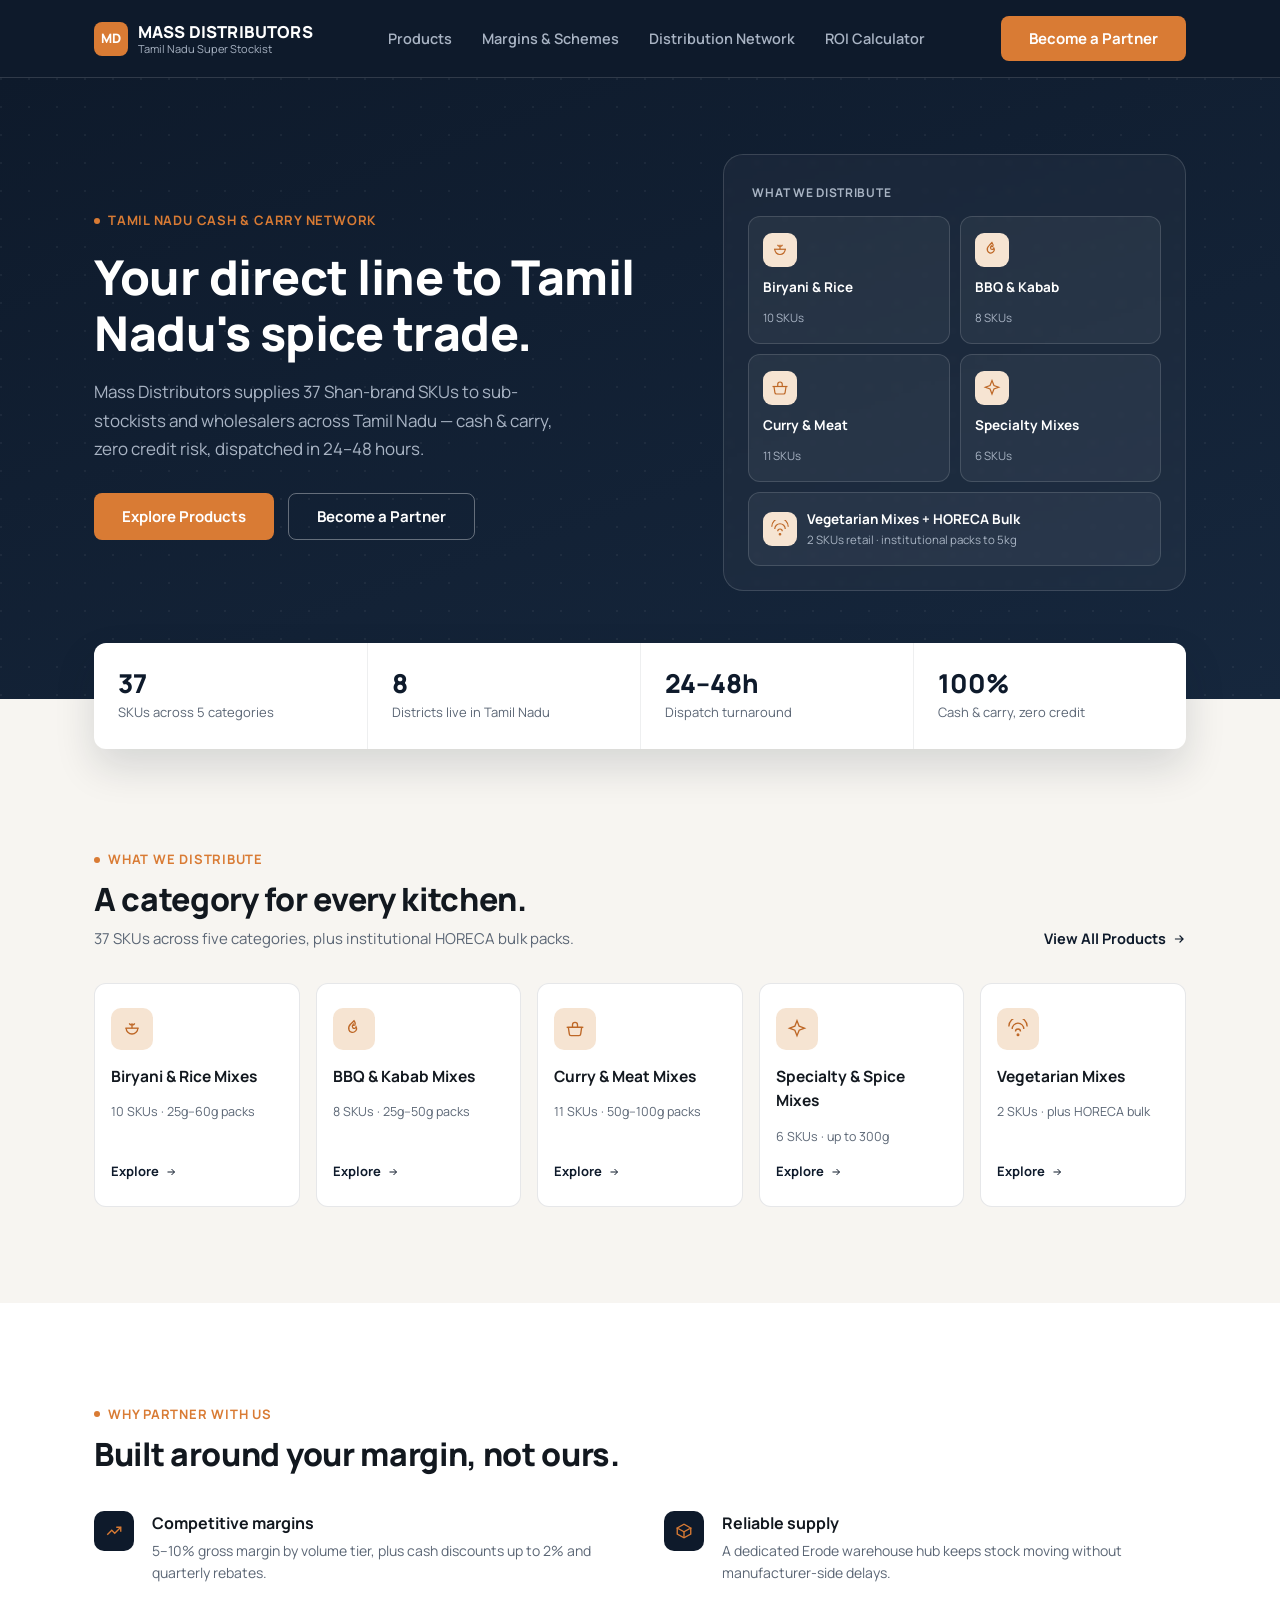
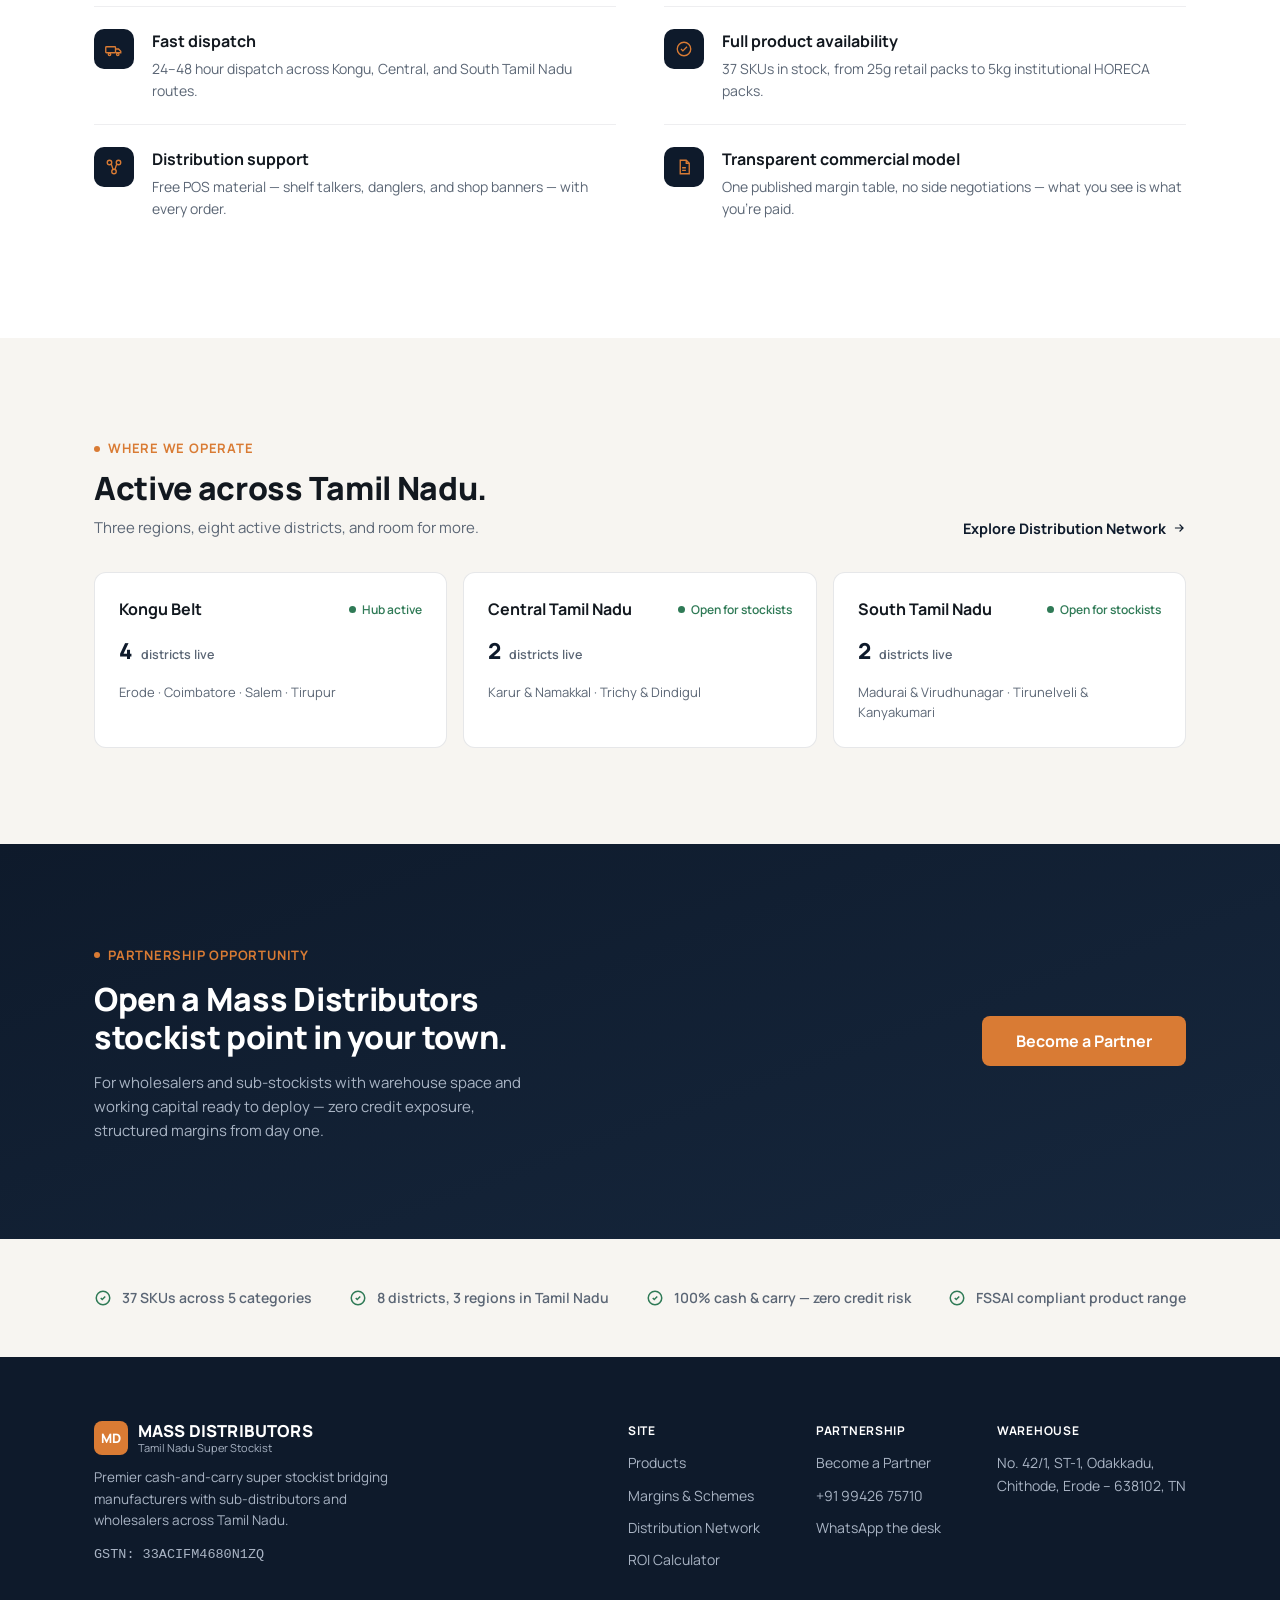
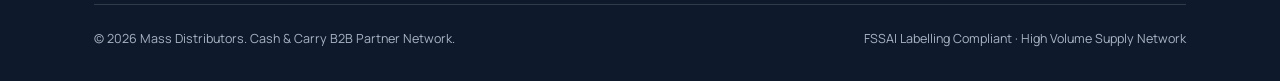
==== index.html @ 955f186b "Initial commit: Mass Distributors B2B partner recruitment site Static HTML/CSS/JS site for a Tamil N" ====
<!doctype html>
<html lang="en">
<head>
<meta charset="UTF-8">
<meta name="viewport" content="width=device-width, initial-scale=1.0">
<title>Mass Distributors | Tamil Nadu Super Stockist &amp; Cash-and-Carry Distribution</title>
<meta name="description" content="Mass Distributors connects spice manufacturers to sub-stockists across Tamil Nadu on a 100% cash-and-carry basis — zero credit risk, 5–10% gross margins, 24–48 hour dispatch.">
<link rel="icon" href="data:,">
<link rel="preconnect" href="https://fonts.googleapis.com">
<link rel="preconnect" href="https://fonts.gstatic.com" crossorigin>
<link href="https://fonts.googleapis.com/css2?family=Manrope:wght@400;500;600;700;800&display=swap" rel="stylesheet">
<link rel="stylesheet" href="css/theme.css">
</head>
<body>

<header class="nav">
  <div class="nav-inner container">
    <a href="index.html" class="brand">
      <span class="brand-mark">MD</span>
      <span class="brand-text">
        <span class="brand-name">MASS DISTRIBUTORS</span>
        <span class="brand-sub">Tamil Nadu Super Stockist</span>
      </span>
    </a>
    <nav class="nav-links" data-nav-links>
      <a href="product-catalog.html" class="nav-link">Products</a>
      <a href="margins-schemes.html" class="nav-link">Margins &amp; Schemes</a>
      <a href="district-network.html" class="nav-link">Distribution Network</a>
      <a href="roi-calculator.html" class="nav-link">ROI Calculator</a>
      <a href="apply.html" class="btn btn-amber nav-cta-mobile" style="display:none;">Become a Partner</a>
    </nav>
    <a href="apply.html" class="btn btn-amber nav-cta-desktop">Become a Partner</a>
    <button class="hamburger" data-hamburger aria-label="Toggle menu" aria-expanded="false">
      <span></span><span></span><span></span>
    </button>
  </div>
</header>

<main>

  <section class="hero">
    <div class="container hero-grid">
      <div class="hero-copy">
        <span class="eyebrow">Tamil Nadu Cash &amp; Carry Network</span>
        <h1>Your direct line to Tamil Nadu's spice trade.</h1>
        <p class="sub">Mass Distributors supplies 37 Shan-brand SKUs to sub-stockists and wholesalers across Tamil Nadu — cash &amp; carry, zero credit risk, dispatched in 24&ndash;48 hours.</p>
        <div class="hero-cta-row">
          <a href="product-catalog.html" class="btn btn-amber">Explore Products</a>
          <a href="apply.html" class="btn btn-outline-dark">Become a Partner</a>
        </div>
      </div>

      <div class="hero-visual-panel">
        <div class="hero-visual-label">What we distribute</div>
        <div class="category-tile-grid">
          <div class="category-tile">
            <div class="category-tile-icon">
              <svg width="18" height="18" viewBox="0 0 24 24" fill="none" stroke="currentColor" stroke-width="1.6"><path d="M4 11h16"/><path d="M5 11a7 7 0 0014 0"/><path d="M12 11V5"/><path d="M9 5c0 1.3 1.2 2 3 2s3-.7 3-2"/></svg>
            </div>
            <span class="category-tile-name">Biryani &amp; Rice</span>
            <span class="category-tile-meta">10 SKUs</span>
          </div>
          <div class="category-tile">
            <div class="category-tile-icon">
              <svg width="18" height="18" viewBox="0 0 24 24" fill="none" stroke="currentColor" stroke-width="1.6"><path d="M12 2c1.5 2 2 3.5 1 5-1 1.2-2 .5-2-.5-1 1-1.5 2.5-.5 4 1.3 1.3 3.5 1 4-1 1 2 .3 4.5-1.8 5.8-2.5 1.6-5.7.5-6.7-2.2-1-2.7.3-5.3 2-7C10 4 11 3 12 2z"/></svg>
            </div>
            <span class="category-tile-name">BBQ &amp; Kabab</span>
            <span class="category-tile-meta">8 SKUs</span>
          </div>
          <div class="category-tile">
            <div class="category-tile-icon">
              <svg width="18" height="18" viewBox="0 0 24 24" fill="none" stroke="currentColor" stroke-width="1.6"><path d="M4 10h16l-1.2 8.2a2 2 0 01-2 1.8H7.2a2 2 0 01-2-1.8L4 10z"/><path d="M2 10h20"/><path d="M9 10V7a3 3 0 016 0v3"/></svg>
            </div>
            <span class="category-tile-name">Curry &amp; Meat</span>
            <span class="category-tile-meta">11 SKUs</span>
          </div>
          <div class="category-tile">
            <div class="category-tile-icon">
              <svg width="18" height="18" viewBox="0 0 24 24" fill="none" stroke="currentColor" stroke-width="1.6"><path d="M12 2l2.6 6.6L21 11l-6.4 2.4L12 20l-2.6-6.6L3 11l6.4-2.4L12 2z"/></svg>
            </div>
            <span class="category-tile-name">Specialty Mixes</span>
            <span class="category-tile-meta">6 SKUs</span>
          </div>
          <div class="category-tile wide">
            <div class="flex" style="align-items:center; gap:10px;">
              <div class="category-tile-icon">
                <svg width="18" height="18" viewBox="0 0 24 24" fill="none" stroke="currentColor" stroke-width="1.6"><path d="M1 9a11 11 0 0122 0"/><path d="M5 12a7 7 0 0114 0"/><path d="M9 15a3 3 0 016 0"/><circle cx="12" cy="19" r="1"/></svg>
              </div>
              <div class="flex-col">
                <span class="category-tile-name">Vegetarian Mixes + HORECA Bulk</span>
                <span class="category-tile-meta">2 SKUs retail &middot; institutional packs to 5kg</span>
              </div>
            </div>
          </div>
        </div>
      </div>
    </div>
  </section>

  <div class="stat-bar-wrap container">
    <div class="stat-bar">
      <div class="stat-item">
        <div class="stat-value">37</div>
        <div class="stat-label">SKUs across 5 categories</div>
      </div>
      <div class="stat-item">
        <div class="stat-value">8</div>
        <div class="stat-label">Districts live in Tamil Nadu</div>
      </div>
      <div class="stat-item">
        <div class="stat-value">24&ndash;48h</div>
        <div class="stat-label">Dispatch turnaround</div>
      </div>
      <div class="stat-item">
        <div class="stat-value">100%</div>
        <div class="stat-label">Cash &amp; carry, zero credit</div>
      </div>
    </div>
  </div>

  <section class="section">
    <div class="container">
      <div class="section-header">
        <div>
          <span class="eyebrow">What We Distribute</span>
          <h2>A category for every kitchen.</h2>
          <p class="sub">37 SKUs across five categories, plus institutional HORECA bulk packs.</p>
        </div>
        <a href="product-catalog.html" class="link-arrow">
          View All Products
          <svg width="14" height="14" viewBox="0 0 24 24" fill="none" stroke="currentColor" stroke-width="2"><path d="M5 12h14M13 6l6 6-6 6"/></svg>
        </a>
      </div>

      <div class="category-grid">
        <div class="category-card">
          <div class="category-card-icon">
            <svg width="20" height="20" viewBox="0 0 24 24" fill="none" stroke="currentColor" stroke-width="1.6"><path d="M4 11h16"/><path d="M5 11a7 7 0 0014 0"/><path d="M12 11V5"/><path d="M9 5c0 1.3 1.2 2 3 2s3-.7 3-2"/></svg>
          </div>
          <span class="category-card-name">Biryani &amp; Rice Mixes</span>
          <span class="category-card-meta">10 SKUs &middot; 25g&ndash;60g packs</span>
          <a href="product-catalog.html" class="link-arrow">Explore <svg width="12" height="12" viewBox="0 0 24 24" fill="none" stroke="currentColor" stroke-width="2"><path d="M5 12h14M13 6l6 6-6 6"/></svg></a>
        </div>
        <div class="category-card">
          <div class="category-card-icon">
            <svg width="20" height="20" viewBox="0 0 24 24" fill="none" stroke="currentColor" stroke-width="1.6"><path d="M12 2c1.5 2 2 3.5 1 5-1 1.2-2 .5-2-.5-1 1-1.5 2.5-.5 4 1.3 1.3 3.5 1 4-1 1 2 .3 4.5-1.8 5.8-2.5 1.6-5.7.5-6.7-2.2-1-2.7.3-5.3 2-7C10 4 11 3 12 2z"/></svg>
          </div>
          <span class="category-card-name">BBQ &amp; Kabab Mixes</span>
          <span class="category-card-meta">8 SKUs &middot; 25g&ndash;50g packs</span>
          <a href="product-catalog.html" class="link-arrow">Explore <svg width="12" height="12" viewBox="0 0 24 24" fill="none" stroke="currentColor" stroke-width="2"><path d="M5 12h14M13 6l6 6-6 6"/></svg></a>
        </div>
        <div class="category-card">
          <div class="category-card-icon">
            <svg width="20" height="20" viewBox="0 0 24 24" fill="none" stroke="currentColor" stroke-width="1.6"><path d="M4 10h16l-1.2 8.2a2 2 0 01-2 1.8H7.2a2 2 0 01-2-1.8L4 10z"/><path d="M2 10h20"/><path d="M9 10V7a3 3 0 016 0v3"/></svg>
          </div>
          <span class="category-card-name">Curry &amp; Meat Mixes</span>
          <span class="category-card-meta">11 SKUs &middot; 50g&ndash;100g packs</span>
          <a href="product-catalog.html" class="link-arrow">Explore <svg width="12" height="12" viewBox="0 0 24 24" fill="none" stroke="currentColor" stroke-width="2"><path d="M5 12h14M13 6l6 6-6 6"/></svg></a>
        </div>
        <div class="category-card">
          <div class="category-card-icon">
            <svg width="20" height="20" viewBox="0 0 24 24" fill="none" stroke="currentColor" stroke-width="1.6"><path d="M12 2l2.6 6.6L21 11l-6.4 2.4L12 20l-2.6-6.6L3 11l6.4-2.4L12 2z"/></svg>
          </div>
          <span class="category-card-name">Specialty &amp; Spice Mixes</span>
          <span class="category-card-meta">6 SKUs &middot; up to 300g</span>
          <a href="product-catalog.html" class="link-arrow">Explore <svg width="12" height="12" viewBox="0 0 24 24" fill="none" stroke="currentColor" stroke-width="2"><path d="M5 12h14M13 6l6 6-6 6"/></svg></a>
        </div>
        <div class="category-card">
          <div class="category-card-icon">
            <svg width="20" height="20" viewBox="0 0 24 24" fill="none" stroke="currentColor" stroke-width="1.6"><path d="M1 9a11 11 0 0122 0"/><path d="M5 12a7 7 0 0114 0"/><path d="M9 15a3 3 0 016 0"/><circle cx="12" cy="19" r="1"/></svg>
          </div>
          <span class="category-card-name">Vegetarian Mixes</span>
          <span class="category-card-meta">2 SKUs &middot; plus HORECA bulk</span>
          <a href="product-catalog.html" class="link-arrow">Explore <svg width="12" height="12" viewBox="0 0 24 24" fill="none" stroke="currentColor" stroke-width="2"><path d="M5 12h14M13 6l6 6-6 6"/></svg></a>
        </div>
      </div>
    </div>
  </section>

  <section class="section section-surface">
    <div class="container">
      <div class="section-header" style="margin-bottom: var(--space-2);">
        <div>
          <span class="eyebrow">Why Partner With Us</span>
          <h2>Built around your margin, not ours.</h2>
        </div>
      </div>

      <div class="benefit-list">
        <div class="benefit-row">
          <div class="benefit-icon">
            <svg width="18" height="18" viewBox="0 0 24 24" fill="none" stroke="currentColor" stroke-width="1.8"><path d="M3 17l6-6 4 4 8-8"/><path d="M15 7h6v6"/></svg>
          </div>
          <div>
            <div class="benefit-title">Competitive margins</div>
            <div class="benefit-desc">5&ndash;10% gross margin by volume tier, plus cash discounts up to 2% and quarterly rebates.</div>
          </div>
        </div>
        <div class="benefit-row">
          <div class="benefit-icon">
            <svg width="18" height="18" viewBox="0 0 24 24" fill="none" stroke="currentColor" stroke-width="1.8"><path d="M21 8l-9-5-9 5 9 5 9-5z"/><path d="M3 8v8l9 5 9-5V8"/><path d="M12 13v8"/></svg>
          </div>
          <div>
            <div class="benefit-title">Reliable supply</div>
            <div class="benefit-desc">A dedicated Erode warehouse hub keeps stock moving without manufacturer-side delays.</div>
          </div>
        </div>
        <div class="benefit-row">
          <div class="benefit-icon">
            <svg width="18" height="18" viewBox="0 0 24 24" fill="none" stroke="currentColor" stroke-width="1.8"><rect x="1" y="9" width="13" height="8" rx="1"/><path d="M14 12h4l3 3v2h-7"/><circle cx="6" cy="19" r="1.6"/><circle cx="17" cy="19" r="1.6"/></svg>
          </div>
          <div>
            <div class="benefit-title">Fast dispatch</div>
            <div class="benefit-desc">24&ndash;48 hour dispatch across Kongu, Central, and South Tamil Nadu routes.</div>
          </div>
        </div>
        <div class="benefit-row">
          <div class="benefit-icon">
            <svg width="18" height="18" viewBox="0 0 24 24" fill="none" stroke="currentColor" stroke-width="1.8"><circle cx="12" cy="12" r="9"/><path d="M8 12l2.5 2.5L16 9"/></svg>
          </div>
          <div>
            <div class="benefit-title">Full product availability</div>
            <div class="benefit-desc">37 SKUs in stock, from 25g retail packs to 5kg institutional HORECA packs.</div>
          </div>
        </div>
        <div class="benefit-row">
          <div class="benefit-icon">
            <svg width="18" height="18" viewBox="0 0 24 24" fill="none" stroke="currentColor" stroke-width="1.8"><circle cx="6" cy="6" r="3"/><circle cx="18" cy="6" r="3"/><circle cx="12" cy="18" r="3"/><path d="M8.2 7.5L11 16M15.8 7.5L13 16"/></svg>
          </div>
          <div>
            <div class="benefit-title">Distribution support</div>
            <div class="benefit-desc">Free POS material &mdash; shelf talkers, danglers, and shop banners &mdash; with every order.</div>
          </div>
        </div>
        <div class="benefit-row">
          <div class="benefit-icon">
            <svg width="18" height="18" viewBox="0 0 24 24" fill="none" stroke="currentColor" stroke-width="1.8"><path d="M7 3h8l4 4v14H7z"/><path d="M15 3v4h4"/><path d="M9.5 13h5M9.5 16.5h5"/></svg>
          </div>
          <div>
            <div class="benefit-title">Transparent commercial model</div>
            <div class="benefit-desc">One published margin table, no side negotiations &mdash; what you see is what you're paid.</div>
          </div>
        </div>
      </div>
    </div>
  </section>

  <section class="section">
    <div class="container">
      <div class="section-header">
        <div>
          <span class="eyebrow">Where We Operate</span>
          <h2>Active across Tamil Nadu.</h2>
          <p class="sub">Three regions, eight active districts, and room for more.</p>
        </div>
        <a href="district-network.html" class="link-arrow">
          Explore Distribution Network
          <svg width="14" height="14" viewBox="0 0 24 24" fill="none" stroke="currentColor" stroke-width="2"><path d="M5 12h14M13 6l6 6-6 6"/></svg>
        </a>
      </div>

      <div class="region-row">
        <div class="region-card">
          <div class="region-card-head">
            <span class="region-name">Kongu Belt</span>
            <span class="status-dot">Hub active</span>
          </div>
          <div class="region-count">4 <span>districts live</span></div>
          <p class="region-towns">Erode &middot; Coimbatore &middot; Salem &middot; Tirupur</p>
        </div>
        <div class="region-card">
          <div class="region-card-head">
            <span class="region-name">Central Tamil Nadu</span>
            <span class="status-dot">Open for stockists</span>
          </div>
          <div class="region-count">2 <span>districts live</span></div>
          <p class="region-towns">Karur &amp; Namakkal &middot; Trichy &amp; Dindigul</p>
        </div>
        <div class="region-card">
          <div class="region-card-head">
            <span class="region-name">South Tamil Nadu</span>
            <span class="status-dot">Open for stockists</span>
          </div>
          <div class="region-count">2 <span>districts live</span></div>
          <p class="region-towns">Madurai &amp; Virudhunagar &middot; Tirunelveli &amp; Kanyakumari</p>
        </div>
      </div>
    </div>
  </section>

  <section class="cta-band">
    <div class="container cta-band-inner">
      <div>
        <span class="eyebrow">Partnership Opportunity</span>
        <h2>Open a Mass Distributors stockist point in your town.</h2>
        <p>For wholesalers and sub-stockists with warehouse space and working capital ready to deploy &mdash; zero credit exposure, structured margins from day one.</p>
      </div>
      <a href="apply.html" class="btn btn-amber" style="padding: 17px 34px; font-size: 16px;">Become a Partner</a>
    </div>
  </section>

  <section class="section-tight">
    <div class="container trust-strip">
      <div class="trust-item">
        <svg width="18" height="18" viewBox="0 0 24 24" fill="none" stroke="currentColor" stroke-width="2"><path d="M9 12l2 2 4-4"/><circle cx="12" cy="12" r="9"/></svg>
        37 SKUs across 5 categories
      </div>
      <div class="trust-item">
        <svg width="18" height="18" viewBox="0 0 24 24" fill="none" stroke="currentColor" stroke-width="2"><path d="M9 12l2 2 4-4"/><circle cx="12" cy="12" r="9"/></svg>
        8 districts, 3 regions in Tamil Nadu
      </div>
      <div class="trust-item">
        <svg width="18" height="18" viewBox="0 0 24 24" fill="none" stroke="currentColor" stroke-width="2"><path d="M9 12l2 2 4-4"/><circle cx="12" cy="12" r="9"/></svg>
        100% cash &amp; carry &mdash; zero credit risk
      </div>
      <div class="trust-item">
        <svg width="18" height="18" viewBox="0 0 24 24" fill="none" stroke="currentColor" stroke-width="2"><path d="M9 12l2 2 4-4"/><circle cx="12" cy="12" r="9"/></svg>
        FSSAI compliant product range
      </div>
    </div>
  </section>

</main>

<footer class="footer">
  <div class="container">
    <div class="footer-top">
      <div class="footer-brand-block">
        <a href="index.html" class="brand">
          <span class="brand-mark">MD</span>
          <span class="brand-text">
            <span class="brand-name">MASS DISTRIBUTORS</span>
            <span class="brand-sub">Tamil Nadu Super Stockist</span>
          </span>
        </a>
        <p>Premier cash-and-carry super stockist bridging manufacturers with sub-distributors and wholesalers across Tamil Nadu.</p>
        <p class="footer-mono">GSTN: 33ACIFM4680N1ZQ</p>
      </div>
      <div class="footer-cols">
        <div class="footer-col">
          <span class="heading">Site</span>
          <a href="product-catalog.html">Products</a>
          <a href="margins-schemes.html">Margins &amp; Schemes</a>
          <a href="district-network.html">Distribution Network</a>
          <a href="roi-calculator.html">ROI Calculator</a>
        </div>
        <div class="footer-col">
          <span class="heading">Partnership</span>
          <a href="apply.html">Become a Partner</a>
          <a href="tel:+919942675710">+91 99426 75710</a>
          <a href="https://wa.me/919942675710">WhatsApp the desk</a>
        </div>
        <div class="footer-col">
          <span class="heading">Warehouse</span>
          <span style="font-size: 14px; line-height: 1.6;">No. 42/1, ST-1, Odakkadu,<br>Chithode, Erode &ndash; 638102, TN</span>
        </div>
      </div>
    </div>
    <div class="footer-bottom">
      <span>&copy; 2026 Mass Distributors. Cash &amp; Carry B2B Partner Network.</span>
      <span>FSSAI Labelling Compliant &middot; High Volume Supply Network</span>
    </div>
  </div>
</footer>

<div class="toast" id="toast"></div>
<script src="js/main.js?v=2"></script>
</body>
</html>
---- css/theme.css ----
/* ==========================================================================
   Mass Distributors — Theme v2 (premium B2B direction)
   New foundation, built to be reused across Home, Products, Distribution,
   and Partnership as each page is redesigned. Self-contained — does not
   depend on css/styles.css.
   ========================================================================== */

:root {
  /* Color tokens */
  --navy-900: #0E1A2B;
  --navy-800: #16273D;
  --navy-700: #21395A;
  --ink: #12181F;
  --slate: #5B6675;
  --slate-soft: #8B93A0;
  --slate-on-dark: #A9B4C4;

  --bg: #F7F5F1;
  --surface: #FFFFFF;
  --border: rgba(14, 26, 43, 0.1);
  --border-soft: rgba(14, 26, 43, 0.07);
  --border-on-dark: rgba(255, 255, 255, 0.14);

  --amber: #D97B34;
  --amber-hover: #BE6726;
  --amber-soft: #F6E4D2;

  --green: #2F7A56;
  --green-soft: #E1EFE7;
  --green-on-dark: #6FCDA0;

  --font: 'Manrope', system-ui, -apple-system, 'Segoe UI', sans-serif;

  --radius-sm: 8px;
  --radius: 12px;
  --radius-lg: 20px;

  --space-1: 8px;
  --space-2: 16px;
  --space-3: 24px;
  --space-4: 32px;
  --space-5: 48px;
  --space-6: 64px;
  --space-7: 96px;
}

* { box-sizing: border-box; }
html { scroll-behavior: smooth; }

body {
  margin: 0;
  background: var(--bg);
  color: var(--ink);
  font-family: var(--font);
  font-size: 16px;
  line-height: 1.6;
  -webkit-font-smoothing: antialiased;
}

img { max-width: 100%; display: block; }
a { color: inherit; text-decoration: none; }
p { margin: 0; }
ul { margin: 0; padding: 0; list-style: none; }

h1, h2, h3 {
  font-family: var(--font);
  font-weight: 800;
  margin: 0;
  letter-spacing: -0.01em;
}

.container { max-width: 1220px; margin: 0 auto; padding: 0 var(--space-6); }

@media (max-width: 900px) {
  .container { padding: 0 var(--space-3); }
}

@media (max-width: 480px) {
  .container { padding: 0 var(--space-2); }
}

.text-slate { color: var(--slate); }
.flex { display: flex; }
.flex-col { display: flex; flex-direction: column; }

/* --------------------------------------------------------------- buttons */

.btn {
  display: inline-flex;
  align-items: center;
  justify-content: center;
  gap: 8px;
  font-family: var(--font);
  font-weight: 700;
  font-size: 15px;
  padding: 15px 28px;
  border-radius: var(--radius-sm);
  border: none;
  cursor: pointer;
  line-height: 1;
  white-space: nowrap;
}

.btn-amber { background: var(--amber); color: #FFFFFF; }
.btn-amber:hover { background: var(--amber-hover); }

.btn-outline-dark {
  background: transparent;
  color: #FFFFFF;
  border: 1.5px solid rgba(255, 255, 255, 0.35);
}
.btn-outline-dark:hover { border-color: #FFFFFF; background: rgba(255,255,255,0.06); }

.btn-outline-light {
  background: transparent;
  color: var(--ink);
  border: 1.5px solid var(--border);
}
.btn-outline-light:hover { border-color: var(--navy-900); }

.link-arrow {
  display: inline-flex;
  align-items: center;
  gap: 6px;
  font-weight: 700;
  font-size: 14.5px;
  color: var(--navy-900);
}
.link-arrow svg { transition: transform 0.15s ease; }
.link-arrow:hover svg { transform: translateX(3px); }
.link-arrow.on-dark { color: #FFFFFF; }

/* ----------------------------------------------------------------- nav */

.nav {
  background: var(--navy-900);
  position: sticky;
  top: 0;
  z-index: 60;
  border-bottom: 1px solid var(--border-on-dark);
}

.nav-inner {
  display: flex;
  align-items: center;
  justify-content: space-between;
  padding: 16px var(--space-6);
}

.brand { display: flex; align-items: center; gap: 10px; }

.brand-mark {
  width: 34px;
  height: 34px;
  border-radius: 8px;
  background: var(--amber);
  color: #fff;
  display: flex;
  align-items: center;
  justify-content: center;
  font-weight: 800;
  font-size: 13px;
  letter-spacing: 0.02em;
  flex-shrink: 0;
}

.brand-text { display: flex; flex-direction: column; line-height: 1.2; }
.brand-name { font-weight: 800; font-size: 16.5px; color: #FFFFFF; letter-spacing: 0.01em; }
.brand-sub { font-size: 11px; color: var(--slate-on-dark); }

.nav-links { display: flex; align-items: center; gap: 30px; }

.nav-link {
  font-size: 14.5px;
  font-weight: 600;
  color: var(--slate-on-dark);
  white-space: nowrap;
}
.nav-link:hover, .nav-link.is-active { color: #FFFFFF; }

.hamburger {
  display: none;
  flex-direction: column;
  gap: 5px;
  background: none;
  border: none;
  cursor: pointer;
  padding: 8px;
}
.hamburger span { width: 22px; height: 2px; background: #fff; }

@media (max-width: 1040px) {
  .nav-inner { padding: 14px var(--space-6); }
  .nav-links {
    display: none;
    position: absolute;
    top: 100%; left: 0; right: 0;
    background: var(--navy-900);
    border-bottom: 1px solid var(--border-on-dark);
    flex-direction: column;
    align-items: flex-start;
    gap: var(--space-2);
    padding: var(--space-3);
  }
  .nav-links.is-open { display: flex; }
  .hamburger { display: flex; }
  .nav-cta-desktop { display: none; }
  .nav-cta-mobile { display: inline-flex !important; width: 100%; }
}

/* Kept separate from the 1040px breakpoint above: this is purely a
   padding scale-down to stay visually aligned with .container's own
   900px step, not part of the hamburger-menu switch. */
@media (max-width: 900px) {
  .nav-inner { padding: 14px var(--space-3); }
}

/* ---------------------------------------------------------------- hero */

.hero {
  background:
    radial-gradient(circle at 1px 1px, rgba(255,255,255,0.05) 1px, transparent 0) 0 0/28px 28px,
    linear-gradient(160deg, var(--navy-900), var(--navy-800));
  padding: 76px 0 108px;
}

.hero-grid {
  display: grid;
  grid-template-columns: 1.1fr 0.9fr;
  gap: var(--space-6);
  align-items: center;
}

@media (max-width: 900px) {
  .hero { padding: var(--space-5) 0 var(--space-5); }
  .hero-grid { grid-template-columns: 1fr; gap: var(--space-4); }
}

.eyebrow {
  display: inline-flex;
  align-items: center;
  gap: 8px;
  font-size: 13px;
  font-weight: 700;
  letter-spacing: 0.06em;
  text-transform: uppercase;
  color: var(--amber);
}
.eyebrow::before { content: ''; width: 6px; height: 6px; border-radius: 50%; background: var(--amber); }

.hero h1 {
  font-size: clamp(30px, 5.4vw, 48px);
  line-height: 1.16;
  color: #FFFFFF;
  margin: 18px 0 18px;
}

.hero .sub {
  font-size: 17px;
  line-height: 1.65;
  color: var(--slate-on-dark);
  max-width: 480px;
}

.hero-cta-row { display: flex; gap: 14px; margin-top: 30px; flex-wrap: wrap; }

/* Hero visual: category showcase panel */
.hero-visual-panel {
  background: rgba(255,255,255,0.04);
  border: 1px solid var(--border-on-dark);
  border-radius: var(--radius-lg);
  padding: var(--space-3);
  backdrop-filter: blur(2px);
}

.hero-visual-label {
  font-size: 12px;
  font-weight: 700;
  letter-spacing: 0.06em;
  text-transform: uppercase;
  color: var(--slate-on-dark);
  padding: 4px 4px 14px;
}

.category-tile-grid {
  display: grid;
  grid-template-columns: repeat(2, 1fr);
  gap: 10px;
}

.category-tile {
  background: rgba(255,255,255,0.05);
  border: 1px solid var(--border-on-dark);
  border-radius: var(--radius);
  padding: 16px 14px;
  display: flex;
  flex-direction: column;
  gap: 10px;
}

.category-tile.wide { grid-column: span 2; flex-direction: row; align-items: center; justify-content: space-between; }

.category-tile-icon {
  width: 34px; height: 34px;
  border-radius: 9px;
  background: var(--amber-soft);
  color: var(--amber-hover);
  display: flex; align-items: center; justify-content: center;
}

.category-tile-name { font-size: 13.5px; font-weight: 700; color: #FFFFFF; }
.category-tile-meta { font-size: 11.5px; color: var(--slate-on-dark); }

/* ------------------------------------------------------------- stat bar */

.stat-bar-wrap { margin-top: -56px; position: relative; z-index: 10; }

.stat-bar {
  background: var(--surface);
  border-radius: var(--radius);
  box-shadow: 0 18px 40px rgba(14, 26, 43, 0.14);
  display: grid;
  grid-template-columns: repeat(4, 1fr);
}

.stat-item {
  padding: 26px var(--space-3);
  border-left: 1px solid var(--border-soft);
  text-align: left;
}
.stat-item:first-child { border-left: none; }

.stat-bar.stat-bar-flat {
  box-shadow: none;
  border: 1px solid var(--border);
  grid-template-columns: repeat(3, 1fr);
}

@media (max-width: 900px) {
  /* Higher-specificity selector (.stat-bar.stat-bar-flat, two classes) so
     this reliably beats the plain .stat-bar mobile rule below regardless
     of source order — they were previously equal-specificity single-class
     selectors, and the wrong one was winning, leaving a broken 2-column
     grid with an orphaned third item on mobile. */
  .stat-bar.stat-bar-flat { grid-template-columns: 1fr; }
  .stat-bar.stat-bar-flat .stat-item { border-left: none; border-top: 1px solid var(--border-soft); }
  .stat-bar.stat-bar-flat .stat-item:first-child { border-top: none; }
}

.stat-value { font-size: 26px; font-weight: 800; color: var(--navy-900); line-height: 1.1; }
.stat-label { font-size: 13px; color: var(--slate); margin-top: 4px; }

@media (max-width: 900px) {
  .stat-bar { grid-template-columns: repeat(2, 1fr); }
  .stat-item:nth-child(3) { border-left: none; }
  .stat-item:nth-child(2n) { border-left: 1px solid var(--border-soft); }
}

/* ------------------------------------------------------------- sections */

/* Vertical padding only — every .section/.section-tight nests a .container,
   which already owns the horizontal gutter. Padding horizontally here too
   double-padded the content (confirmed: at 1220–1348px viewports it was
   shrinking the effective content width by up to ~120px). */
.section { padding: var(--space-7) 0; }
.section-tight { padding: var(--space-5) 0; }
.section-surface { background: var(--surface); }

@media (max-width: 900px) {
  .section { padding: var(--space-5) 0; }
  .section-tight { padding: var(--space-4) 0; }
}

.section-header {
  display: flex;
  justify-content: space-between;
  align-items: flex-end;
  gap: var(--space-3);
  margin-bottom: var(--space-4);
  flex-wrap: wrap;
}

.section-header h2 { font-size: clamp(24px, 4.2vw, 32px); line-height: 1.2; margin-top: 10px; max-width: 560px; }
.section-header .sub { color: var(--slate); font-size: 15px; margin-top: 8px; max-width: 480px; }

/* ---------------------------------------------------- category cards */

.category-grid {
  display: grid;
  grid-template-columns: repeat(5, 1fr);
  gap: 16px;
}

.category-card {
  background: var(--surface);
  border: 1px solid var(--border);
  border-radius: var(--radius);
  padding: var(--space-3) var(--space-2);
  display: flex;
  flex-direction: column;
  gap: 14px;
  transition: border-color 0.15s ease, transform 0.15s ease;
}
.category-card:hover { border-color: var(--navy-900); transform: translateY(-2px); }

.category-card-icon {
  width: 42px; height: 42px;
  border-radius: 10px;
  background: var(--amber-soft);
  color: var(--amber-hover);
  display: flex; align-items: center; justify-content: center;
}

.category-card-name { font-size: 15.5px; font-weight: 700; }
.category-card-meta { font-size: 12.5px; color: var(--slate); }

.category-card .link-arrow { margin-top: auto; font-size: 13px; }

@media (max-width: 1100px) {
  .category-grid { grid-template-columns: repeat(3, 1fr); }
}
@media (max-width: 640px) {
  .category-grid { grid-template-columns: repeat(2, 1fr); }
}
@media (max-width: 420px) {
  .category-grid { grid-template-columns: 1fr; }
}

/* ------------------------------------------------------------- benefits */

.benefit-list {
  display: grid;
  grid-template-columns: repeat(2, 1fr);
  gap: 0 var(--space-5);
}

.benefit-row {
  display: flex;
  gap: 18px;
  padding: 22px 0;
  border-top: 1px solid var(--border-soft);
}
.benefit-list .benefit-row:nth-child(1),
.benefit-list .benefit-row:nth-child(2) { border-top: none; }

.benefit-icon {
  width: 40px; height: 40px;
  border-radius: 10px;
  background: var(--navy-900);
  color: var(--amber);
  display: flex; align-items: center; justify-content: center;
  flex-shrink: 0;
}

.benefit-title { font-size: 16px; font-weight: 700; margin-bottom: 4px; }
.benefit-desc { font-size: 14px; color: var(--slate); line-height: 1.55; }

@media (max-width: 800px) {
  .benefit-list { grid-template-columns: 1fr; }
  .benefit-list .benefit-row:nth-child(2) { border-top: 1px solid var(--border-soft); }
}

.benefit-list.is-single { grid-template-columns: 1fr; }
.benefit-list.is-single .benefit-row:nth-child(2) { border-top: 1px solid var(--border-soft); }

/* ------------------------------------------------------------- regions */

.region-row { display: grid; grid-template-columns: repeat(3, 1fr); gap: 16px; }

.region-card {
  background: var(--surface);
  border: 1px solid var(--border);
  border-radius: var(--radius);
  padding: var(--space-3);
  display: flex;
  flex-direction: column;
  gap: 12px;
}

.region-card-head { display: flex; justify-content: space-between; align-items: center; }
.region-name { font-size: 16px; font-weight: 700; }

.status-dot { display: inline-flex; align-items: center; gap: 6px; font-size: 12px; font-weight: 600; color: var(--green); }
.status-dot::before { content: ''; width: 7px; height: 7px; border-radius: 50%; background: var(--green); }

.region-towns { font-size: 13px; color: var(--slate); line-height: 1.6; }
.region-count { font-size: 22px; font-weight: 800; color: var(--navy-900); }
.region-count span { font-size: 12.5px; font-weight: 600; color: var(--slate); margin-left: 4px; }

@media (max-width: 900px) {
  .region-row { grid-template-columns: 1fr; }
}

/* ---------------------------------------------------------------- CTA band */

.cta-band {
  background: linear-gradient(160deg, var(--navy-900), var(--navy-800));
  padding: var(--space-7) 0;
}

@media (max-width: 900px) {
  .cta-band { padding: var(--space-5) 0; }
}

.cta-band-inner {
  display: flex;
  justify-content: space-between;
  align-items: center;
  gap: var(--space-5);
  flex-wrap: wrap;
}

.cta-band h2 { color: #FFFFFF; font-size: clamp(24px, 4.2vw, 32px); line-height: 1.2; max-width: 460px; margin: 14px 0 14px; }
.cta-band p { color: var(--slate-on-dark); font-size: 15px; max-width: 440px; line-height: 1.6; }

@media (max-width: 900px) {
  .cta-band-inner { flex-direction: column; align-items: flex-start; }
}

/* ------------------------------------------------------------- trust */

.trust-strip {
  display: flex;
  justify-content: space-between;
  gap: var(--space-3);
  flex-wrap: wrap;
}

.trust-item {
  display: flex;
  align-items: center;
  gap: 10px;
  font-size: 14px;
  font-weight: 600;
  color: var(--slate);
}

.trust-item svg { color: var(--green); flex-shrink: 0; }

@media (max-width: 900px) {
  .trust-strip { flex-direction: column; }
}

/* --------------------------------------------------------------- footer */

.footer {
  background: var(--navy-900);
  color: var(--slate-on-dark);
  padding: var(--space-6) 0 var(--space-4);
}

.footer-top {
  display: flex;
  justify-content: space-between;
  gap: var(--space-5);
  flex-wrap: wrap;
  padding-bottom: var(--space-4);
  border-bottom: 1px solid var(--border-on-dark);
}

.footer-brand-block { max-width: 320px; display: flex; flex-direction: column; gap: 12px; }
.footer-brand-block p { font-size: 13.5px; line-height: 1.6; }
.footer-mono { font-family: 'Courier New', monospace; font-size: 12.5px; }

.footer-cols { display: flex; gap: 56px; flex-wrap: wrap; }
.footer-col { display: flex; flex-direction: column; gap: 10px; }
.footer-col .heading { font-size: 12px; font-weight: 700; text-transform: uppercase; letter-spacing: 0.06em; color: #FFFFFF; margin-bottom: 2px; }
.footer-col a { font-size: 14px; }
.footer-col a:hover { color: var(--amber); }

.footer-bottom {
  display: flex;
  justify-content: space-between;
  align-items: center;
  gap: var(--space-2);
  padding-top: var(--space-3);
  font-size: 12.5px;
  flex-wrap: wrap;
}

@media (max-width: 900px) {
  .footer { padding: var(--space-4) 0; }
  .footer-top { flex-direction: column; gap: var(--space-3); }
  .footer-cols { gap: var(--space-4) var(--space-5); }
}

/* --------------------------------------------------------------- toast */

.toast {
  position: fixed; bottom: 20px; right: 20px;
  background: var(--navy-900); color: #fff;
  padding: 14px 18px; border-radius: var(--radius-sm);
  font-size: 13.5px; font-weight: 600;
  box-shadow: 0 8px 24px rgba(0,0,0,0.2);
  transform: translateY(20px); opacity: 0; pointer-events: none;
  transition: all 0.25s ease; z-index: 100;
}
.toast.is-visible { transform: translateY(0); opacity: 1; }

/* ==========================================================================
   Product Catalog — reusable components
   ========================================================================== */

:root {
  --cat-biryani-bg: #F6E4D2; --cat-biryani-fg: #B8621F;
  --cat-bbq-bg: #ECE6DB;     --cat-bbq-fg: #7A6947;
  --cat-curry-bg: #E4EAF2;   --cat-curry-fg: #2C4A73;
  --cat-specialty-bg: #F3E9C9; --cat-specialty-fg: #8A6D1F;
  --cat-veg-bg: #E1EFE7;     --cat-veg-fg: #2F7A56;
}

/* ---------------------------------------------------------- catalog header */

.catalog-header { padding-top: 56px; }
.catalog-header h1 { font-size: clamp(25px, 4.6vw, 34px); line-height: 1.2; margin: 10px 0 8px; }
.catalog-header .sub { color: var(--slate); font-size: 15px; max-width: 560px; }

.catalog-search-row {
  display: flex;
  flex-wrap: wrap;
  gap: 12px 14px;
  align-items: center;
  margin-top: var(--space-3);
}

.search-field {
  flex: 1 1 220px;
  max-width: 420px;
  position: relative;
  display: flex;
  align-items: center;
}

.search-field svg { position: absolute; left: 14px; color: var(--slate-soft); pointer-events: none; }

.search-field input {
  width: 100%;
  font-family: var(--font);
  font-size: 15px;
  padding: 12px 14px 12px 40px;
  border-radius: var(--radius-sm);
  border: 1px solid var(--border);
  background: var(--surface);
}
.search-field input:focus { outline: 2px solid var(--navy-900); outline-offset: 1px; border-color: var(--navy-900); }

.result-count { font-size: 13px; color: var(--slate); white-space: nowrap; }

/* ------------------------------------------------------------- category tabs */

.category-tabs-wrap {
  margin-top: var(--space-3);
  border-bottom: 1px solid var(--border-soft);
}

.category-tabs {
  display: flex;
  gap: 6px;
  overflow-x: auto;
  scrollbar-width: none;
  padding-bottom: 2px;
}
.category-tabs::-webkit-scrollbar { display: none; }

.cat-tab {
  flex-shrink: 0;
  font-family: var(--font);
  font-size: 14px;
  font-weight: 600;
  color: var(--slate);
  background: none;
  border: none;
  padding: 12px 16px;
  cursor: pointer;
  border-bottom: 2.5px solid transparent;
  white-space: nowrap;
}
.cat-tab:hover { color: var(--ink); }
.cat-tab.is-active { color: var(--navy-900); border-bottom-color: var(--amber); }
.cat-tab .count { color: var(--slate-soft); font-weight: 500; }

/* -------------------------------------------------------------- filter row */

.filter-toolbar {
  display: flex;
  align-items: center;
  justify-content: space-between;
  gap: var(--space-2);
  padding: 16px 0;
  flex-wrap: wrap;
}

.filter-group { display: flex; align-items: center; gap: 8px; flex-wrap: wrap; }
.filter-group-label { font-size: 12.5px; font-weight: 700; color: var(--slate); text-transform: uppercase; letter-spacing: 0.05em; margin-right: 4px; }

.chip-filter {
  font-family: var(--font);
  font-size: 13px;
  font-weight: 600;
  padding: 7px 14px;
  border-radius: 20px;
  border: 1px solid var(--border);
  background: var(--surface);
  color: var(--slate);
  cursor: pointer;
}
.chip-filter:hover { border-color: var(--navy-900); color: var(--ink); }
.chip-filter.is-active { background: var(--navy-900); border-color: var(--navy-900); color: #fff; }

.clear-filters-btn {
  font-size: 13px;
  font-weight: 700;
  color: var(--amber-hover);
  background: none;
  border: none;
  cursor: pointer;
  padding: 4px 0;
}

.mobile-filter-btn { display: none; }

@media (max-width: 760px) {
  .filter-group.desktop-only { display: none; }
  .mobile-filter-btn {
    display: inline-flex;
    align-items: center;
    gap: 8px;
    font-family: var(--font);
    font-size: 14px;
    font-weight: 700;
    padding: 10px 16px;
    border-radius: var(--radius-sm);
    border: 1px solid var(--border);
    background: var(--surface);
    cursor: pointer;
  }
  .mobile-filter-btn .badge-count {
    background: var(--amber);
    color: #fff;
    font-size: 11px;
    font-weight: 800;
    border-radius: 50%;
    width: 18px; height: 18px;
    display: inline-flex; align-items: center; justify-content: center;
  }
  .mobile-filter-btn .badge-count[hidden] { display: none; }
}

/* ------------------------------------------------------------ product grid */

.catalog-grid {
  display: grid;
  grid-template-columns: repeat(3, 1fr);
  gap: 14px;
  padding: var(--space-3) 0 var(--space-7);
}
.catalog-grid[hidden] { display: none; }

@media (max-width: 900px) { .catalog-grid { grid-template-columns: repeat(2, 1fr); } }
@media (max-width: 560px) { .catalog-grid { grid-template-columns: 1fr; gap: 10px; padding: var(--space-2) 0 var(--space-5); } }

/* --------------------------------------------------------------- product card */

/* No product photography exists (or will exist) for these SKUs. Compact
   row-cards: category dot + name on one line, pack/code on the next,
   actions in a footer below a thin rule — denser than the earlier stacked
   card, but still individually framed, unlike the plain table in List view. */

.product-card {
  background: var(--surface);
  border: 1px solid var(--border);
  border-radius: 10px;
  display: flex;
  flex-direction: column;
  transition: border-color 0.15s ease, box-shadow 0.15s ease;
}
.product-card:hover {
  border-color: rgba(14, 26, 43, 0.22);
  box-shadow: 0 6px 16px rgba(14, 26, 43, 0.06);
}

.product-card-clickable {
  position: relative;
  background: none;
  border: none;
  width: 100%;
  min-width: 0;
  text-align: left;
  cursor: pointer;
  padding: 40px 16px 10px 16px;
  display: flex;
  flex-direction: column;
  align-items: flex-start;
  gap: 4px;
}

.item-code-top {
  position: absolute;
  top: 12px;
  right: 12px;
  font-size: 10.5px;
  font-weight: 600;
  color: var(--slate);
  font-family: 'Courier New', monospace;
  background: var(--bg);
  border: 1px solid var(--border-soft);
  padding: 3px 8px;
  border-radius: 20px;
}

.name-row { display: flex; align-items: center; gap: 8px; }
.row-cat-dot { width: 8px; height: 8px; border-radius: 50%; flex-shrink: 0; }

.product-name {
  font-size: 14.5px;
  font-weight: 700;
  line-height: 1.3;
  color: var(--ink);
}

.product-meta { font-size: 12.5px; color: var(--slate); font-family: 'Courier New', monospace; margin-left: 16px; }

.card-footer {
  margin-top: auto;
  display: flex;
  align-items: center;
  justify-content: space-between;
  gap: 8px;
  padding: 10px 14px 12px;
  border-top: 1px solid var(--border-soft);
}

.card-enquiry-text {
  background: none;
  border: 1px solid var(--border);
  border-radius: 7px;
  cursor: pointer;
  font-family: var(--font);
  font-size: 12.5px;
  font-weight: 700;
  color: var(--navy-900);
  padding: 6px 11px;
  white-space: nowrap;
  display: flex;
  align-items: center;
}
.card-enquiry-text:hover { border-color: var(--navy-900); }
.card-enquiry-text.is-added { color: var(--green); border-color: var(--green); }
.card-enquiry-text.is-added svg { vertical-align: -1px; margin-right: 4px; }

.card-details-btn {
  background: none;
  border: none;
  cursor: pointer;
  color: var(--slate);
  display: flex;
  align-items: center;
  padding: 7px;
  border-radius: 6px;
  flex-shrink: 0;
}
.card-details-btn:hover { color: var(--navy-900); background: var(--bg); }

.btn-enquiry {
  font-family: var(--font);
  font-size: 12.5px;
  font-weight: 700;
  padding: 9px 12px;
  border-radius: var(--radius-sm);
  border: 1.5px solid var(--navy-900);
  background: transparent;
  color: var(--navy-900);
  cursor: pointer;
  display: inline-flex;
  align-items: center;
  gap: 6px;
  flex: 1;
  justify-content: center;
}
.btn-enquiry:hover { background: var(--navy-900); color: #fff; }
.btn-enquiry.is-added { background: var(--green); border-color: var(--green); color: #fff; }

.btn-view-details {
  font-size: 12.5px;
  font-weight: 700;
  color: var(--slate);
  background: none;
  border: none;
  cursor: pointer;
  padding: 9px 4px;
}
.btn-view-details:hover { color: var(--ink); }

/* --------------------------------------------------------------- skeleton */

.skeleton-card { background: var(--surface); border: 1px solid var(--border); border-radius: 10px; overflow: hidden; }
.skeleton-block { background: linear-gradient(90deg, #EFEDE8 25%, #F6F4F0 37%, #EFEDE8 63%); background-size: 400% 100%; animation: skeleton-shimmer 1.4s ease infinite; }
.skeleton-card .skeleton-top { padding: 16px 16px 10px; display: flex; flex-direction: column; gap: 8px; }
.skeleton-card .skeleton-block.line { height: 11px; border-radius: 4px; }
.skeleton-card .skeleton-block.line.w-60 { width: 60%; }
.skeleton-card .skeleton-block.line.w-40 { width: 40%; }
.skeleton-card .skeleton-footer { padding: 10px 14px 12px; border-top: 1px solid var(--border-soft); }

@keyframes skeleton-shimmer { 0% { background-position: 100% 0; } 100% { background-position: 0 0; } }

/* ------------------------------------------------------------- view toggle */

.view-toggle { display: inline-flex; border: 1px solid var(--border); border-radius: var(--radius-sm); overflow: hidden; }
.view-toggle-btn {
  background: var(--surface);
  border: none;
  padding: 8px 12px;
  cursor: pointer;
  color: var(--slate);
  display: flex;
  align-items: center;
}
.view-toggle-btn + .view-toggle-btn { border-left: 1px solid var(--border); }
.view-toggle-btn.is-active { background: var(--navy-900); color: #fff; }

/* ------------------------------------------------------------------- list */

.catalog-list { display: flex; flex-direction: column; padding: var(--space-2) 0 var(--space-7); }
.catalog-list[hidden] { display: none; }

.list-head-row, .list-row {
  display: grid;
  grid-template-columns: 3px 2.4fr 1.4fr 0.9fr 0.9fr 1.6fr;
  gap: 14px;
  align-items: center;
}

.list-head-row {
  padding: 0 14px 10px;
  font-size: 11.5px;
  font-weight: 700;
  text-transform: uppercase;
  letter-spacing: 0.05em;
  color: var(--slate);
  border-bottom: 1px solid var(--border);
}

.list-row {
  padding: 14px;
  border-bottom: 1px solid var(--border-soft);
  background: var(--surface);
}
.list-row:hover { background: var(--bg); }

.list-cat-bar { width: 3px; height: 28px; border-radius: 2px; }
.list-name { font-size: 14.5px; font-weight: 700; cursor: pointer; }
.list-name:hover { color: var(--amber-hover); }
.list-category { font-size: 13px; color: var(--slate); }
.list-pack { font-size: 13px; font-weight: 600; }
.list-code { font-size: 12.5px; color: var(--slate-soft); font-family: 'Courier New', monospace; }
.list-actions { display: flex; gap: 8px; justify-content: flex-end; }

.list-actions .btn-enquiry { flex: none; padding: 7px 12px; font-size: 12px; }
.list-actions .btn-view-details { padding: 7px 4px; }

@media (max-width: 860px) {
  .list-head-row { display: none; }
  .list-row {
    grid-template-columns: 3px 1fr 1fr;
    grid-template-areas: "bar name name" "bar pack code" "bar actions actions";
    row-gap: 8px;
    align-items: start;
  }
  .list-cat-bar { grid-area: bar; height: 100%; }
  .list-name { grid-area: name; }
  .list-category { display: none; }
  .list-pack { grid-area: pack; font-size: 12.5px; }
  .list-pack::before { content: 'Pack '; color: var(--slate-soft); font-weight: 400; }
  .list-code { grid-area: code; font-size: 12.5px; }
  .list-actions { grid-area: actions; justify-content: flex-start; }
}

/* ----------------------------------------------------------------- empty */

.empty-state {
  grid-column: 1 / -1;
  display: flex;
  flex-direction: column;
  align-items: center;
  text-align: center;
  gap: 10px;
  padding: 64px var(--space-3);
  color: var(--slate);
}
.empty-state .empty-icon { color: var(--slate-soft); margin-bottom: 6px; }
.empty-state h3 { font-size: 18px; color: var(--ink); }
.empty-state p { font-size: 14px; max-width: 360px; }
.empty-state .link-arrow { margin-top: 8px; }

.error-state { grid-column: 1 / -1; }
.error-state .empty-icon { color: #C2483F; }

/* ------------------------------------------------------------- load more */

.load-more-wrap { display: flex; justify-content: center; padding: var(--space-2) 0 var(--space-6); }
.load-more-wrap[hidden] { display: none; }

.btn-load-more {
  font-family: var(--font);
  font-weight: 700;
  font-size: 14.5px;
  padding: 13px 28px;
  border-radius: var(--radius-sm);
  border: 1.5px solid var(--border);
  background: var(--surface);
  color: var(--ink);
  cursor: pointer;
}
.btn-load-more:hover { border-color: var(--navy-900); }
.btn-load-more:disabled { opacity: 0.6; cursor: default; }

/* ----------------------------------------------------------------- drawer */

.drawer-overlay {
  position: fixed; inset: 0;
  background: rgba(14,26,43,0.45);
  z-index: 200;
  opacity: 0;
  pointer-events: none;
  transition: opacity 0.2s ease;
}
.drawer-overlay.is-open { opacity: 1; pointer-events: auto; }

.drawer-panel {
  position: fixed;
  top: 0; right: 0; bottom: 0;
  width: 440px;
  max-width: 92vw;
  background: var(--surface);
  z-index: 210;
  display: flex;
  flex-direction: column;
  transform: translateX(100%);
  transition: transform 0.25s ease;
  box-shadow: -20px 0 50px rgba(14,26,43,0.2);
}
.drawer-overlay.is-open .drawer-panel { transform: translateX(0); }

.drawer-close {
  position: absolute;
  top: 18px; right: 18px;
  width: 34px; height: 34px;
  border-radius: 50%;
  border: 1px solid var(--border);
  background: var(--surface);
  cursor: pointer;
  display: flex; align-items: center; justify-content: center;
  color: var(--ink);
}

.drawer-visual {
  height: 96px;
  flex-shrink: 0;
  display: flex;
  align-items: center;
  gap: 12px;
  padding: 0 var(--space-4);
  position: relative;
}
.drawer-visual svg { flex-shrink: 0; }

.drawer-content { padding: var(--space-3) var(--space-4); display: flex; flex-direction: column; gap: 18px; overflow-y: auto; flex: 1; }

.drawer-spec-row { display: flex; justify-content: space-between; padding: 12px 0; border-top: 1px solid var(--border-soft); font-size: 14px; }
.drawer-spec-row .label { color: var(--slate); }
.drawer-spec-row .val { font-weight: 700; }

.drawer-footer { padding: var(--space-3) var(--space-4); border-top: 1px solid var(--border); display: flex; gap: 10px; }

@media (max-width: 520px) {
  .drawer-panel { width: 100%; max-width: 100%; }
}

/* ------------------------------------------------------------- enquiry bar */

.enquiry-bar {
  position: fixed;
  left: 50%;
  bottom: 24px;
  transform: translate(-50%, 120%);
  background: var(--navy-900);
  color: #fff;
  border-radius: var(--radius);
  padding: 14px 16px 14px 22px;
  display: flex;
  align-items: center;
  gap: 18px;
  box-shadow: 0 16px 40px rgba(14,26,43,0.35);
  z-index: 150;
  transition: transform 0.25s ease;
}
.enquiry-bar.is-visible { transform: translate(-50%, 0); }
.enquiry-bar .count-text { font-size: 14px; font-weight: 600; }
.enquiry-bar .count-text b { color: var(--amber); }

@media (max-width: 560px) {
  .enquiry-bar { left: 12px; right: 12px; bottom: 12px; transform: translateY(140%); }
  .enquiry-bar.is-visible { transform: translateY(0); }
}

/* ----------------------------------------------------------- enquiry panel */

.enquiry-item-row {
  display: flex;
  justify-content: space-between;
  align-items: center;
  padding: 12px 0;
  border-top: 1px solid var(--border-soft);
  font-size: 14px;
}
.enquiry-item-row .remove-btn { background: none; border: none; color: var(--slate); cursor: pointer; font-size: 13px; }
.enquiry-item-row .remove-btn:hover { color: #C2483F; }

/* ----------------------------------------------------------- mobile sheet */

.sheet-panel {
  position: fixed;
  left: 0; right: 0; bottom: 0;
  background: var(--surface);
  z-index: 210;
  border-radius: 18px 18px 0 0;
  transform: translateY(100%);
  transition: transform 0.25s ease;
  max-height: 80vh;
  display: flex;
  flex-direction: column;
}
.drawer-overlay.is-open .sheet-panel { transform: translateY(0); }
.sheet-handle { width: 40px; height: 4px; background: var(--border); border-radius: 2px; margin: 12px auto 4px; }
.sheet-content { padding: var(--space-2) var(--space-3); overflow-y: auto; }
.sheet-footer { padding: var(--space-2) var(--space-3); border-top: 1px solid var(--border-soft); display: flex; gap: 10px; }

/* ==========================================================================
   Distribution Network — reusable components
   ========================================================================== */

/* ------------------------------------------------------------- status pill */

.status-pill {
  display: inline-flex;
  align-items: center;
  gap: 6px;
  font-size: 12px;
  font-weight: 700;
  padding: 5px 11px;
  border-radius: 20px;
}
.status-pill::before { content: ''; width: 6px; height: 6px; border-radius: 50%; }
.status-pill.is-active { background: var(--green-soft); color: var(--green); }
.status-pill.is-active::before { background: var(--green); }
.status-pill.is-open { background: var(--amber-soft); color: var(--amber-hover); }
.status-pill.is-open::before { background: var(--amber); }

/* --------------------------------------------------------- network diagram */

.network-diagram {
  display: flex;
  align-items: stretch;
  gap: 0;
  background: var(--surface);
  border: 1px solid var(--border);
  border-radius: 14px;
  padding: 24px 20px;
  overflow-x: auto;
}

.network-hub {
  flex-shrink: 0;
  display: flex;
  flex-direction: column;
  align-items: center;
  justify-content: center;
  gap: 6px;
  padding: 0 22px;
  text-align: center;
}

.network-hub-icon {
  width: 44px; height: 44px;
  border-radius: 50%;
  background: var(--navy-900);
  color: var(--amber);
  display: flex; align-items: center; justify-content: center;
}

.network-hub-label { font-size: 13px; font-weight: 800; color: var(--ink); }
.network-hub-sub { font-size: 11.5px; color: var(--slate); }

.network-connector {
  flex: 0 0 44px;
  display: flex;
  align-items: center;
  justify-content: center;
  color: var(--border);
  min-width: 32px;
}

.network-zone {
  flex: 1 1 0;
  min-width: 150px;
  background: none;
  border: none;
  cursor: pointer;
  display: flex;
  flex-direction: column;
  align-items: center;
  justify-content: center;
  gap: 4px;
  text-align: center;
  padding: 12px 14px;
  border-radius: 12px;
  border: 1.5px solid transparent;
}
.network-zone:hover { background: var(--bg); }
.network-zone.is-active { border-color: var(--amber); background: var(--amber-soft); }

.network-zone-name { font-size: 13.5px; font-weight: 700; color: var(--ink); }
.network-zone-count { font-size: 11.5px; color: var(--slate); }
.network-zone-dispatch { font-size: 11px; font-weight: 700; color: var(--amber-hover); margin-top: 2px; }

@media (max-width: 760px) {
  .network-diagram { flex-direction: column; padding: 18px; }
  .network-hub { flex-direction: row; padding: 0 0 14px; }
  .network-connector { flex-direction: column; flex: 0 0 auto; min-height: 24px; transform: rotate(90deg); margin: 0 auto; }
  .network-zone { width: 100%; }
}

/* --------------------------------------------------------------- territory card */

.territory-card {
  background: var(--surface);
  border: 1px solid var(--border);
  border-left: 3px solid var(--slate-soft);
  border-radius: 10px;
  display: flex;
  flex-direction: column;
  transition: border-color 0.15s ease, box-shadow 0.15s ease;
}
.territory-card.is-open { border-left-color: var(--amber); }
.territory-card.is-active { border-left-color: var(--green); }
.territory-card:hover {
  border-color: rgba(14, 26, 43, 0.22);
  box-shadow: 0 6px 16px rgba(14, 26, 43, 0.06);
}
.territory-card.is-open:hover { border-left-color: var(--amber); }
.territory-card.is-active:hover { border-left-color: var(--green); }

.territory-card-clickable {
  background: none;
  border: none;
  width: 100%;
  text-align: left;
  cursor: pointer;
  padding: 16px 18px 14px;
  display: flex;
  flex-direction: column;
  gap: 12px;
}

.territory-card-head { display: flex; align-items: flex-start; justify-content: space-between; gap: 8px; }
.territory-card-head .status-pill { font-size: 9px; padding: 3px 8px; flex-shrink: 0; }

#status-chips .chip-filter { font-size: 11.5px; padding: 6px 12px; }
.territory-name { font-size: 14px; font-weight: 700; line-height: 1.3; }
.territory-region { font-size: 9.5px; color: var(--slate-soft); margin-top: 2px; }

.territory-stats-row {
  display: flex;
  gap: 16px;
  padding-top: 10px;
  border-top: 1px solid var(--border-soft);
}
.territory-stat { flex: 1 1 0; min-width: 0; }
.territory-stat .stat-label { display: block; font-size: 9.5px; font-weight: 700; text-transform: uppercase; letter-spacing: 0.04em; color: var(--slate-soft); margin-bottom: 3px; }
.territory-stat .stat-val { font-size: 11.5px; font-weight: 700; color: var(--ink); line-height: 1.3; }

.territory-footer {
  margin-top: auto;
  padding: 12px 18px 16px;
}

.territory-footer .btn { width: 100%; padding: 9px; font-size: 12px; }
.territory-footer .quiet-link { font-size: 12px; font-weight: 700; color: var(--slate); display: flex; align-items: center; justify-content: center; gap: 6px; padding: 9px; }
.territory-footer .quiet-link:hover { color: var(--navy-900); }

/* ==========================================================================
   Margins & Schemes
   Rebuilt on the site's shared components (catalog-header, section-header,
   card grid, stat-bar, benefit-list) so this page reads as part of the
   same system as Products and Distribution Network, not a one-off.
   ========================================================================== */

.tier-grid {
  display: grid;
  grid-template-columns: repeat(3, 1fr);
  gap: 16px;
}

.tier-card {
  background: var(--surface);
  border: 1px solid var(--border);
  border-radius: var(--radius);
  padding: var(--space-3) var(--space-2);
  display: flex;
  flex-direction: column;
  gap: 14px;
  transition: border-color 0.15s ease, transform 0.15s ease;
}
.tier-card:hover { border-color: var(--navy-900); transform: translateY(-2px); }

.tier-card-icon {
  width: 42px; height: 42px;
  border-radius: 10px;
  background: var(--amber-soft);
  color: var(--amber-hover);
  display: flex; align-items: center; justify-content: center;
  font-size: 13px; font-weight: 800; font-variant-numeric: tabular-nums;
}

.tier-name { font-size: 15.5px; font-weight: 700; }

.tier-stats-row {
  display: flex;
  flex-direction: column;
  gap: 8px;
  padding-top: 12px;
  margin-top: auto;
  border-top: 1px solid var(--border-soft);
}
.tier-stat { display: flex; justify-content: space-between; align-items: baseline; gap: 8px; }
.tier-stat .stat-label { font-size: 11.5px; color: var(--slate); }
.tier-stat .stat-val { font-size: 13px; font-weight: 700; color: var(--ink); font-variant-numeric: tabular-nums; text-align: right; }

@media (max-width: 800px) {
  .tier-grid { grid-template-columns: 1fr; }
}

.fine-print { font-size: 12.5px; color: var(--slate-soft); line-height: 1.6; max-width: 560px; margin-top: var(--space-4); }

/* --------------------------------------------------------------- closing band */

.closing-band {
  background: linear-gradient(160deg, var(--navy-900), var(--navy-800));
  padding: var(--space-6) var(--space-6);
}

.closing-band-inner { display: flex; align-items: center; gap: 18px; max-width: 1092px; margin: 0 auto; }
.closing-band h2 { color: #fff; font-size: 22px; margin-bottom: 6px; }
.closing-band p { color: var(--slate-on-dark); font-size: 14px; line-height: 1.6; }

.closing-actions { display: flex; align-items: center; gap: 22px; flex-wrap: wrap; margin-top: var(--space-4); max-width: 1092px; margin-left: auto; margin-right: auto; }

@media (max-width: 700px) {
  .closing-band-inner { flex-direction: column; align-items: flex-start; text-align: left; }
  .closing-actions { flex-direction: column; align-items: stretch; }
}

/* ==========================================================================
   ROI Calculator
   One living two-panel card (inputs feed a result panel that updates on
   every input, no Calculate button) instead of separate input/result
   card rows — plus one chart that answers a single question: when does
   the working capital come back.
   ========================================================================== */

.roi-card {
  display: flex;
  align-items: stretch;
  background: var(--surface);
  border: 1px solid var(--border);
  border-radius: var(--radius-lg);
  overflow: hidden;
}

.roi-inputs { flex: 1 1 46%; padding: var(--space-5) var(--space-4); }
.roi-inputs-title { font-size: 15px; font-weight: 700; color: var(--ink); padding-bottom: 14px; margin-bottom: var(--space-3); border-bottom: 1px solid var(--border-soft); }

.roi-slider-field { margin-bottom: var(--space-4); }
.roi-slider-field-last { margin-bottom: 0; }

.roi-slider-head { display: flex; justify-content: space-between; align-items: baseline; gap: 10px; margin-bottom: 8px; }
.roi-slider-head label { font-size: 13px; font-weight: 600; color: var(--slate); }
.roi-slider-val { font-size: 14px; font-weight: 800; color: var(--amber-hover); font-variant-numeric: tabular-nums; white-space: nowrap; }

.roi-slider-field input[type="range"] {
  -webkit-appearance: none;
  appearance: none;
  width: 100%;
  height: 4px;
  border-radius: 3px;
  background: var(--border);
  accent-color: var(--amber);
  cursor: pointer;
}
.roi-slider-field input[type="range"]::-webkit-slider-thumb {
  -webkit-appearance: none;
  width: 16px; height: 16px;
  border-radius: 50%;
  background: var(--amber);
  border: 2px solid #fff;
  box-shadow: 0 0 0 1px var(--border);
  cursor: pointer;
}
.roi-slider-field input[type="range"]::-moz-range-thumb {
  width: 16px; height: 16px;
  border-radius: 50%;
  background: var(--amber);
  border: 2px solid #fff;
  box-shadow: 0 0 0 1px var(--border);
  cursor: pointer;
}

/* Touch devices get a taller invisible hit area + a bigger thumb, without
   changing the visible 4px track on precision (mouse) input. */
@media (pointer: coarse) {
  .roi-slider-field input[type="range"]::-webkit-slider-thumb { width: 22px; height: 22px; }
  .roi-slider-field input[type="range"]::-moz-range-thumb { width: 22px; height: 22px; }
}

.roi-slider-range { display: flex; justify-content: space-between; flex-wrap: wrap; gap: 4px 12px; font-size: 10.5px; color: var(--slate-soft); margin-top: 6px; }

.roi-result {
  flex: 1 1 54%;
  background: linear-gradient(160deg, var(--navy-900), var(--navy-800));
  padding: var(--space-5) var(--space-4);
  display: flex;
  flex-direction: column;
}

.roi-result-label { font-size: 11.5px; font-weight: 700; text-transform: uppercase; letter-spacing: 0.06em; color: var(--slate-on-dark); }
.roi-headline-stat { font-size: 56px; font-weight: 800; line-height: 1.05; color: var(--green-on-dark); margin: 10px 0 4px; font-variant-numeric: tabular-nums; }
.roi-result-caption { font-size: 13px; color: var(--slate-on-dark); margin-bottom: var(--space-4); }

.roi-stat-list { padding-top: var(--space-3); border-top: 1px solid var(--border-on-dark); display: flex; flex-direction: column; gap: 12px; }
.roi-stat-row { display: flex; justify-content: space-between; align-items: baseline; gap: 12px; }
.roi-stat-row span { font-size: 13px; color: var(--slate-on-dark); }
.roi-stat-row strong { font-size: 15px; font-weight: 700; color: #fff; font-variant-numeric: tabular-nums; text-align: right; }

.roi-result-cta {
  margin-top: auto;
  padding-top: var(--space-4);
  display: flex;
  align-items: center;
  justify-content: space-between;
  flex-wrap: wrap;
  gap: 14px;
}
.roi-result-cta span { font-size: 12.5px; color: var(--slate-on-dark); }

@media (max-width: 900px) {
  .roi-card { flex-direction: column; }
  .roi-inputs, .roi-result { flex: 1 1 auto; }
}

@media (max-width: 480px) {
  .roi-inputs, .roi-result { padding: var(--space-4) var(--space-3); }
  .roi-headline-stat { font-size: 44px; }
}

/* Below ~560px, long labels ("Avg wholesale price / carton", "Required
   working capital") next to their values can no longer share one line
   without either overflowing or crushing the value. Stack label above
   value instead of letting them collide. */
@media (max-width: 560px) {
  .roi-slider-head { flex-wrap: wrap; row-gap: 4px; }
  .roi-slider-head label { flex-basis: 100%; }
  .roi-slider-val { margin-left: auto; }

  .roi-stat-row { flex-wrap: wrap; row-gap: 2px; }
  .roi-stat-row span { flex-basis: 100%; }
  .roi-stat-row strong { margin-left: auto; }

  .roi-result-cta { flex-direction: column; align-items: stretch; }
  .roi-result-cta .btn { width: 100%; white-space: normal; text-align: center; }
}

/* ----------------------------------------------------------- roi chart */

.roi-chart-card {
  background: var(--surface);
  border: 1px solid var(--border);
  border-radius: var(--radius);
  padding: var(--space-4) var(--space-4) var(--space-3);
}

.roi-chart-title { font-size: 15px; font-weight: 700; color: var(--ink); margin-bottom: 4px; }
.roi-chart-sub { font-size: 13px; color: var(--slate); max-width: 560px; margin-bottom: var(--space-3); }

.roi-chart { width: 100%; }
.roi-chart svg { width: 100%; height: auto; display: block; }

.roi-chart-legend { display: flex; gap: var(--space-4); margin-top: var(--space-2); flex-wrap: wrap; }
.roi-chart-legend span { display: inline-flex; align-items: center; gap: 7px; font-size: 12.5px; color: var(--slate); }
.roi-legend-dot { width: 9px; height: 9px; border-radius: 50%; display: inline-block; }
.roi-legend-profit { background: var(--green); }
.roi-legend-capital { background: var(--amber); }

@media (max-width: 560px) {
  .roi-chart-card { padding: var(--space-3) var(--space-2) var(--space-2); }
}

/* ------------------------------------------------------ roi assumptions */

.roi-assumptions h3 { font-size: 15px; font-weight: 700; color: var(--ink); margin-bottom: var(--space-2); }
.roi-assumptions ul { display: flex; flex-direction: column; gap: 10px; max-width: 720px; }
.roi-assumptions li { font-size: 13.5px; line-height: 1.6; color: var(--slate); padding-left: 16px; position: relative; }
.roi-assumptions li::before { content: ''; position: absolute; left: 0; top: 9px; width: 4px; height: 4px; border-radius: 50%; background: var(--slate-soft); }
.roi-assumptions li strong { color: var(--ink); font-weight: 700; }
.roi-assumptions .fine-print { margin-top: var(--space-3); }

/* ==========================================================================
   Apply for Distributorship
   A form card + a persistent context rail (process, fast-track, contacts) —
   not "form, then submit" in isolation. First real form-input styling on
   the site, so it establishes the input/select/textarea/error convention.
   ========================================================================== */

.apply-layout { display: grid; grid-template-columns: 1.6fr 1fr; gap: var(--space-4); align-items: start; }

.apply-card {
  background: var(--surface);
  border: 1px solid var(--border);
  border-radius: var(--radius-lg);
  padding: var(--space-5) var(--space-4);
}

.apply-group { padding-bottom: var(--space-4); margin-bottom: var(--space-4); border-bottom: 1px solid var(--border-soft); }
.apply-group-last { padding-bottom: 0; margin-bottom: var(--space-4); border-bottom: none; }

.apply-section-label {
  display: block;
  font-size: 11.5px;
  font-weight: 700;
  text-transform: uppercase;
  letter-spacing: 0.06em;
  color: var(--amber-hover);
  margin-bottom: var(--space-3);
}

.apply-field-row { display: grid; grid-template-columns: 1fr 1fr; gap: var(--space-3); }
.apply-field-row .apply-field { margin-bottom: 0; }

.apply-field { display: flex; flex-direction: column; margin-bottom: var(--space-3); }
.apply-group > .apply-field:last-child,
.apply-group > .apply-field-row:last-child .apply-field { margin-bottom: 0; }

.apply-field label { font-size: 13px; font-weight: 600; color: var(--ink); margin-bottom: 7px; }
.apply-field label .req { color: var(--amber-hover); }
.apply-field label .opt { color: var(--slate-soft); font-weight: 500; text-transform: none; letter-spacing: 0; }

.apply-field input,
.apply-field select,
.apply-field textarea {
  width: 100%;
  font-family: var(--font);
  font-size: 14.5px;
  color: var(--ink);
  padding: 12px 14px;
  border-radius: var(--radius-sm);
  border: 1px solid var(--border);
  background: var(--surface);
}
.apply-field select { appearance: none; background-image: url("data:image/svg+xml,%3Csvg xmlns='http://www.w3.org/2000/svg' width='14' height='14' viewBox='0 0 24 24' fill='none' stroke='%235B6675' stroke-width='2'%3E%3Cpath d='M6 9l6 6 6-6'/%3E%3C/svg%3E"); background-repeat: no-repeat; background-position: right 14px center; padding-right: 36px; }
.apply-field textarea { resize: vertical; min-height: 84px; font-family: var(--font); }

.apply-field input:focus,
.apply-field select:focus,
.apply-field textarea:focus {
  outline: none;
  border-color: var(--amber);
  box-shadow: 0 0 0 3px var(--amber-soft);
}

.apply-field-error { display: none; font-size: 12px; color: #B3432E; margin-top: 6px; }
.apply-field.has-error input,
.apply-field.has-error select,
.apply-field.has-error textarea { border-color: #B3432E; }
.apply-field.has-error .apply-field-error { display: block; }

.apply-submit-row { padding-top: var(--space-1); }
.apply-submit-btn { width: 100%; }
.apply-submit-btn:disabled { opacity: 0.7; cursor: default; }
.apply-hint { font-size: 12px; color: var(--slate-soft); margin-top: 10px; text-align: center; }

.apply-success { text-align: center; padding: var(--space-4) var(--space-3); }
.apply-success-icon {
  width: 44px; height: 44px;
  border-radius: 50%;
  background: var(--green-soft);
  color: var(--green);
  display: flex; align-items: center; justify-content: center;
  margin: 0 auto var(--space-3);
}
.apply-success h2 { font-size: 19px; margin-bottom: 8px; }
.apply-success p { font-size: 14.5px; color: var(--slate); line-height: 1.6; max-width: 440px; margin: 0 auto; }

/* ------------------------------------------------------------- context rail */

.apply-rail { display: flex; flex-direction: column; gap: var(--space-3); }

.apply-process {
  background: linear-gradient(160deg, var(--navy-900), var(--navy-800));
  border-radius: var(--radius-lg);
  padding: var(--space-4);
}
.apply-process-label { font-size: 11.5px; font-weight: 700; text-transform: uppercase; letter-spacing: 0.06em; color: var(--slate-on-dark); }

.apply-process-list { list-style: none; margin: var(--space-3) 0 0; padding: 0; display: flex; flex-direction: column; gap: var(--space-3); }
.apply-process-list li { display: flex; align-items: flex-start; gap: 12px; font-size: 13.5px; line-height: 1.5; color: var(--slate-on-dark); }
.apply-process-num {
  flex-shrink: 0;
  width: 22px; height: 22px;
  border-radius: 50%;
  background: rgba(255,255,255,0.1);
  color: #fff;
  font-size: 11.5px; font-weight: 700;
  display: flex; align-items: center; justify-content: center;
}

.apply-info-card {
  background: var(--surface);
  border: 1px solid var(--border);
  border-radius: var(--radius-lg);
  padding: var(--space-4);
}
.apply-info-heading { display: block; font-size: 11.5px; font-weight: 700; text-transform: uppercase; letter-spacing: 0.06em; color: var(--slate-soft); margin-bottom: var(--space-2); }
.apply-info-card p { font-size: 14px; line-height: 1.6; color: var(--slate); }
.apply-info-card p strong { color: var(--ink); }
.apply-info-mono { font-family: 'Courier New', monospace; font-size: 12.5px; margin-top: 6px; }

.apply-contact-row { display: flex; justify-content: space-between; align-items: baseline; gap: 10px; font-size: 13.5px; padding: 9px 0; border-top: 1px solid var(--border-soft); }
.apply-contact-row:first-of-type { border-top: none; padding-top: 0; }
.apply-contact-row span { color: var(--ink); font-weight: 600; }
.apply-contact-row a { color: var(--amber-hover); font-weight: 700; }

.apply-fasttrack { background: var(--navy-900); border-color: var(--navy-900); }
.apply-fasttrack-badge {
  display: inline-block;
  font-size: 10.5px; font-weight: 700; text-transform: uppercase; letter-spacing: 0.06em;
  color: var(--green-on-dark);
  background: rgba(111, 205, 160, 0.14);
  padding: 4px 9px;
  border-radius: 5px;
  margin-bottom: var(--space-2);
}
.apply-fasttrack h3 { font-size: 16.5px; color: #fff; margin-bottom: 6px; }
.apply-fasttrack p { font-size: 13px; color: var(--slate-on-dark); line-height: 1.55; margin-bottom: var(--space-3); }
.apply-fasttrack-btn { width: 100%; }

@media (max-width: 900px) {
  .apply-layout { grid-template-columns: 1fr; }
}

@media (max-width: 560px) {
  .apply-card { padding: var(--space-4) var(--space-3); }
  .apply-field-row { grid-template-columns: 1fr; }
}
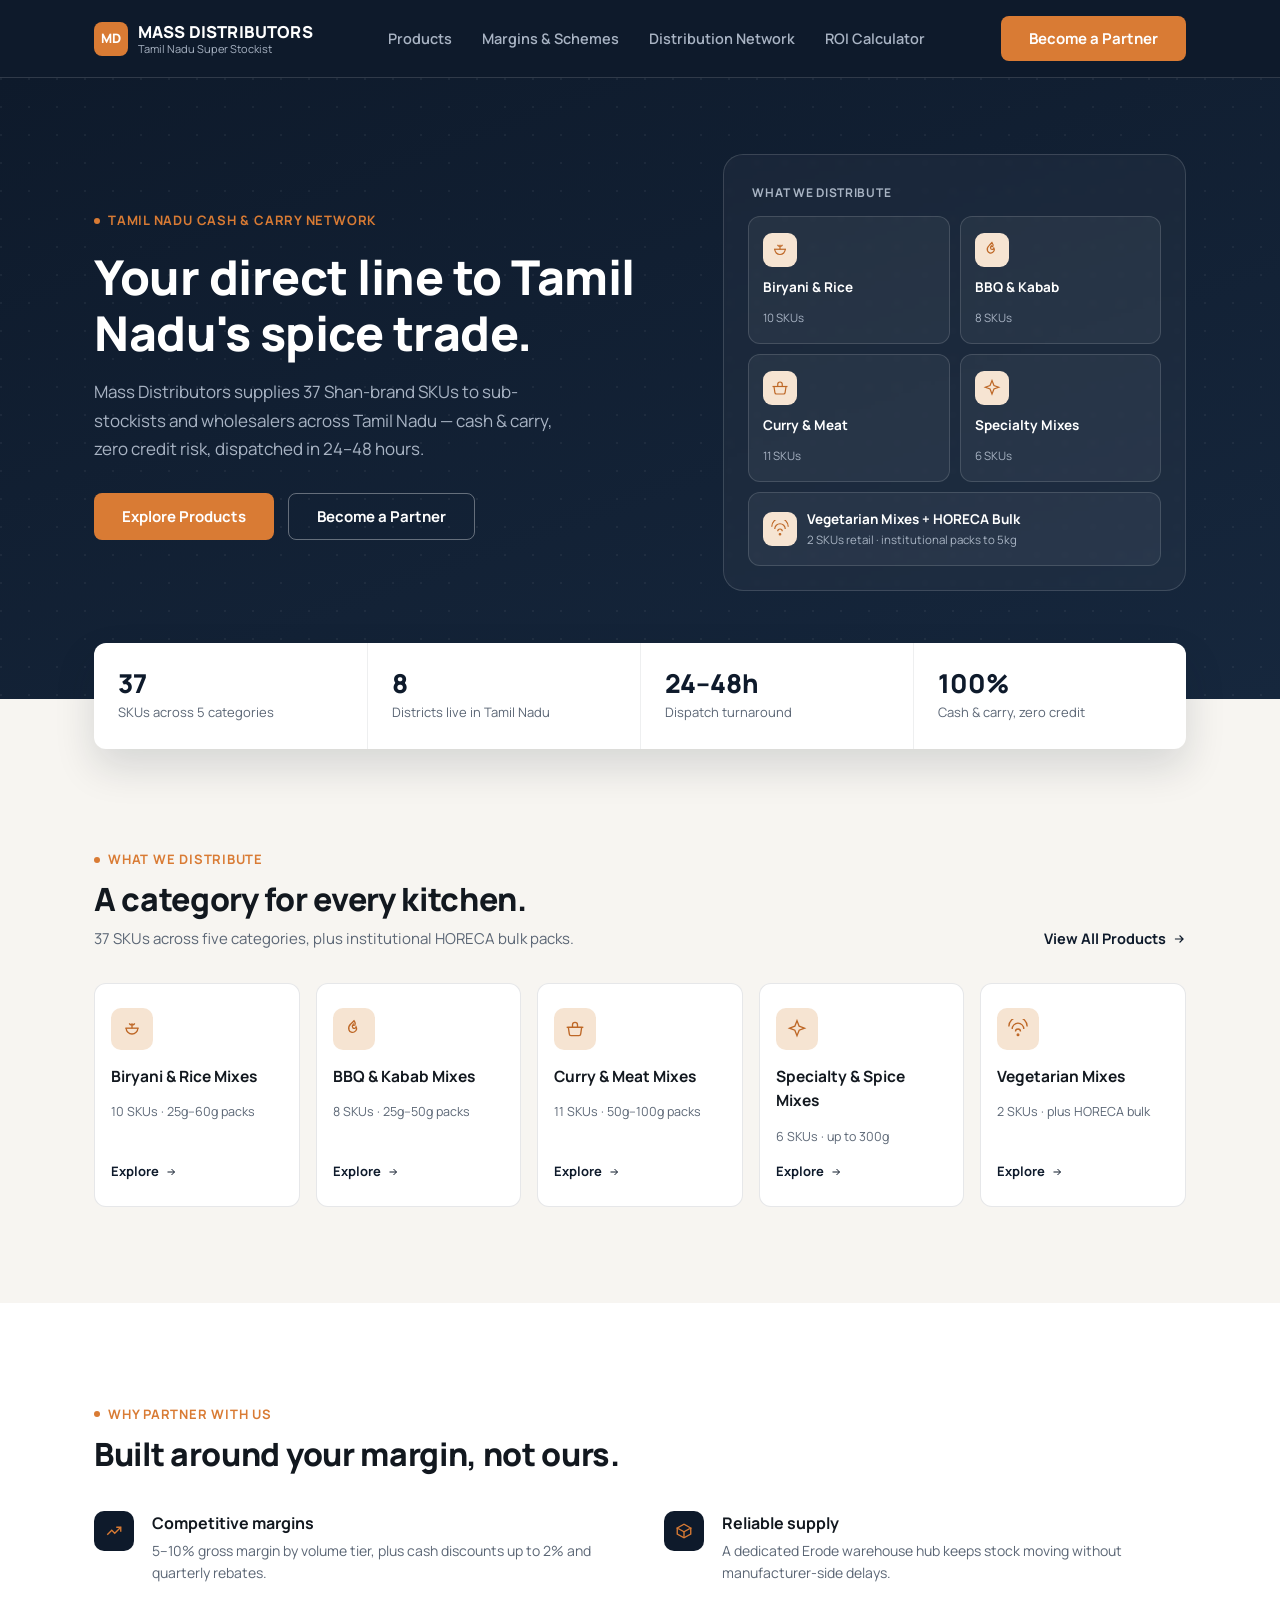
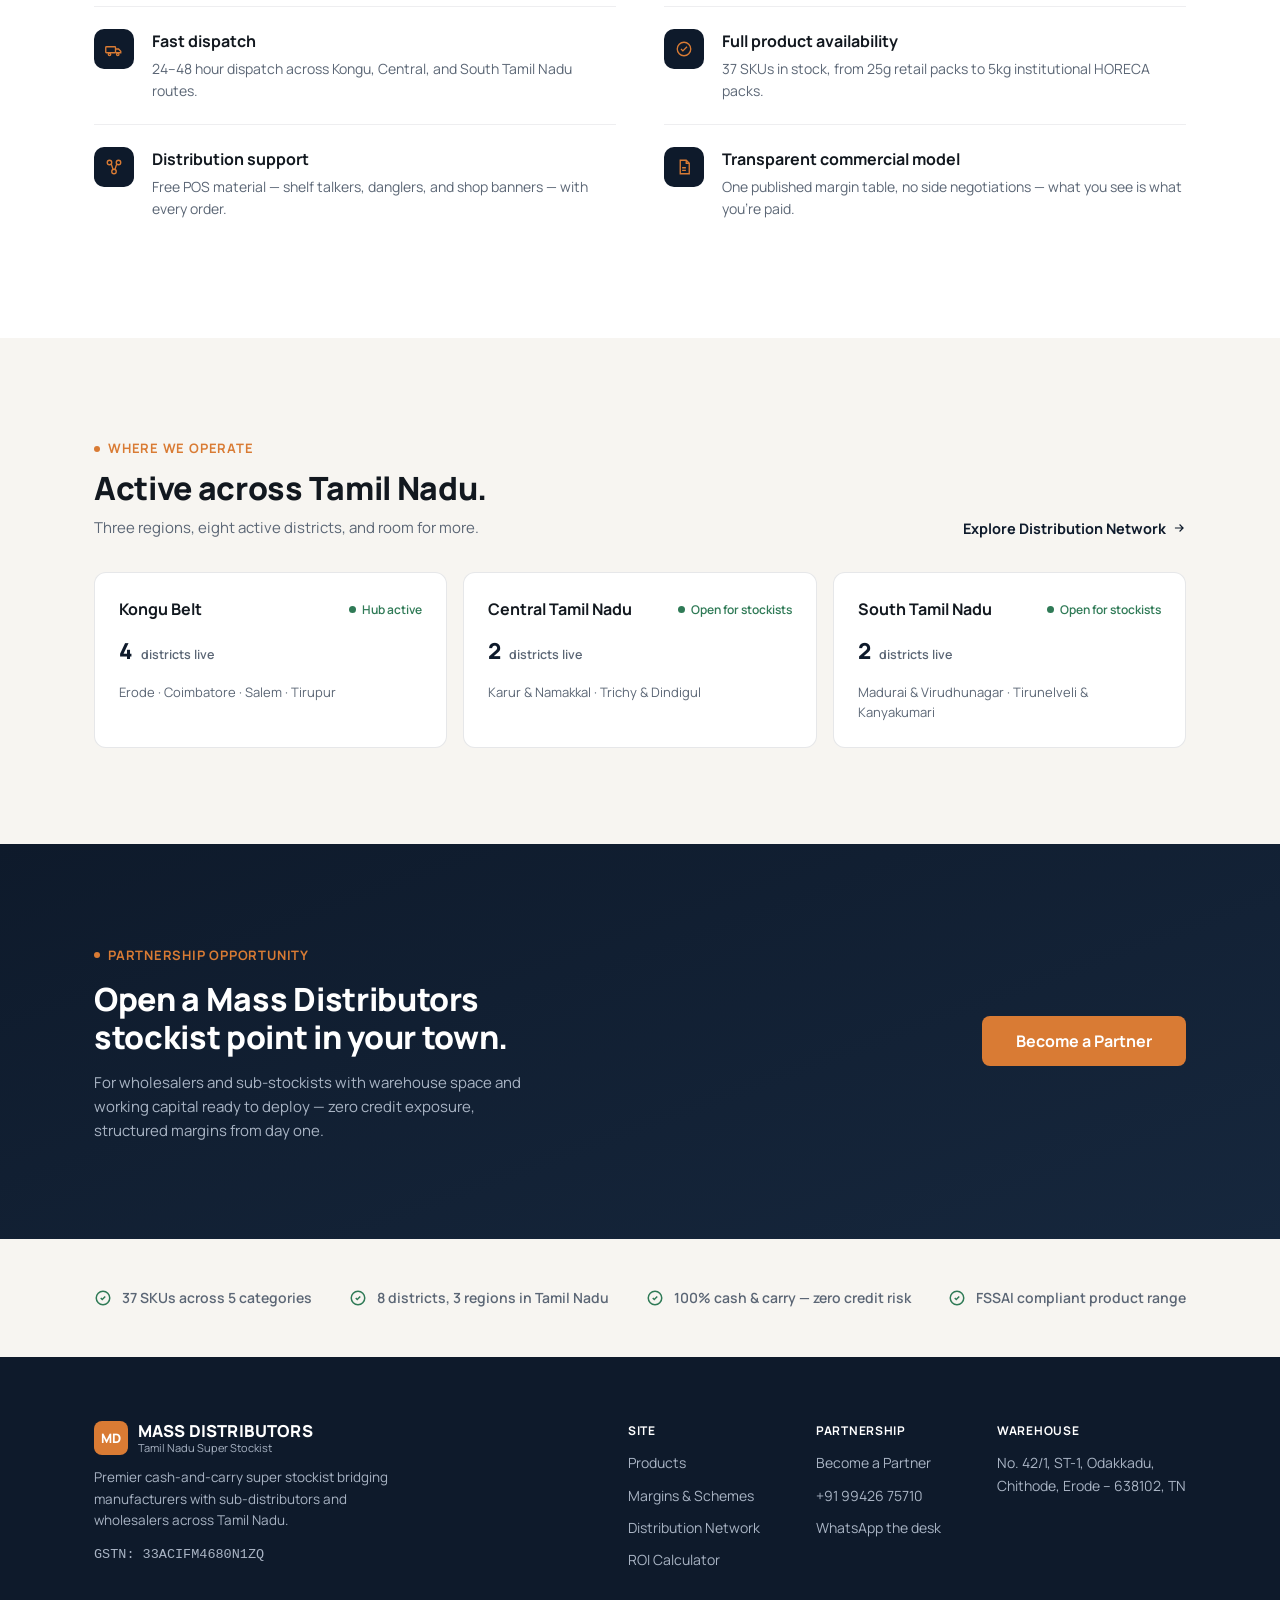
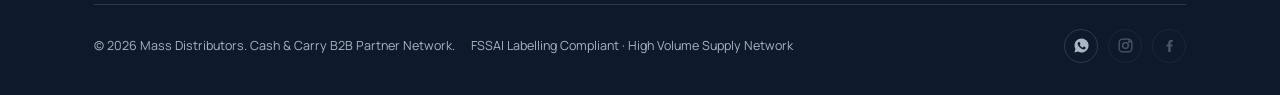
==== commit 4d836a4f: "Add footer social icons (WhatsApp real, Instagram/Facebook placeholders) WhatsApp links to the real " ====
--- a/index.html
+++ b/index.html
@@ -357,8 +357,21 @@
       </div>
     </div>
     <div class="footer-bottom">
-      <span>&copy; 2026 Mass Distributors. Cash &amp; Carry B2B Partner Network.</span>
-      <span>FSSAI Labelling Compliant &middot; High Volume Supply Network</span>
+      <div class="footer-bottom-text">
+        <span>&copy; 2026 Mass Distributors. Cash &amp; Carry B2B Partner Network.</span>
+        <span>FSSAI Labelling Compliant &middot; High Volume Supply Network</span>
+      </div>
+        <div class="footer-social">
+          <a href="https://wa.me/919942675710" class="footer-social-icon" aria-label="Chat with Mass Distributors on WhatsApp" target="_blank" rel="noopener">
+            <svg width="17" height="17" viewBox="0 0 24 24" fill="currentColor"><path d="M12.04 2C6.58 2 2.13 6.45 2.13 11.91c0 1.75.46 3.46 1.32 4.96L2 22l5.25-1.38a9.9 9.9 0 004.79 1.22h.01c5.46 0 9.9-4.45 9.9-9.91 0-2.65-1.03-5.14-2.9-7.01A9.86 9.86 0 0012.04 2zm5.8 14.09c-.24.68-1.4 1.3-1.93 1.38-.5.08-1.12.11-1.81-.11a16.5 16.5 0 01-1.6-.59c-2.82-1.22-4.66-4.07-4.8-4.26-.14-.19-1.15-1.53-1.15-2.92 0-1.39.73-2.07.99-2.35.26-.28.57-.35.76-.35h.55c.18 0 .42-.07.65.5.24.57.81 1.97.88 2.11.07.14.12.31.02.5-.09.19-.14.31-.28.47-.14.16-.29.36-.42.48-.14.14-.28.29-.12.57.16.28.72 1.19 1.55 1.93 1.06.95 1.96 1.24 2.24 1.38.28.14.44.12.6-.07.16-.19.68-.79.87-1.06.18-.28.36-.23.6-.14.24.09 1.55.73 1.81.87.26.14.44.21.5.32.07.12.07.66-.17 1.34z"/></svg>
+          </a>
+          <span class="footer-social-icon is-disabled" aria-label="Instagram — coming soon" title="Instagram profile coming soon">
+            <svg width="17" height="17" viewBox="0 0 24 24" fill="none" stroke="currentColor" stroke-width="1.8"><rect x="3" y="3" width="18" height="18" rx="5"/><circle cx="12" cy="12" r="4"/><circle cx="17.5" cy="6.5" r="1"/></svg>
+          </span>
+          <span class="footer-social-icon is-disabled" aria-label="Facebook — coming soon" title="Facebook page coming soon">
+            <svg width="17" height="17" viewBox="0 0 24 24" fill="currentColor"><path d="M13.5 21v-7.5h2.5l.5-3h-3V8.5c0-.86.24-1.5 1.53-1.5H16.5V4.3C16.22 4.26 15.26 4.2 14.15 4.2c-2.32 0-3.9 1.42-3.9 4.02V10.5H7.75v3H10.25V21h3.25z"/></svg>
+          </span>
+        </div>
     </div>
   </div>
 </footer>
--- a/css/theme.css
+++ b/css/theme.css
@@ -562,6 +562,19 @@
 .footer-brand-block p { font-size: 13.5px; line-height: 1.6; }
 .footer-mono { font-family: 'Courier New', monospace; font-size: 12.5px; }
 
+.footer-social { display: flex; gap: 10px; flex-shrink: 0; }
+.footer-social-icon {
+  width: 34px; height: 34px;
+  border-radius: 50%;
+  border: 1px solid var(--border-on-dark);
+  display: flex; align-items: center; justify-content: center;
+  color: var(--slate-on-dark);
+  transition: border-color 0.15s ease, color 0.15s ease, background 0.15s ease;
+}
+.footer-social-icon:hover { color: #fff; border-color: var(--amber); background: rgba(255,255,255,0.05); }
+.footer-social-icon.is-disabled { opacity: 0.4; cursor: default; }
+.footer-social-icon.is-disabled:hover { color: var(--slate-on-dark); border-color: var(--border-on-dark); background: none; }
+
 .footer-cols { display: flex; gap: 56px; flex-wrap: wrap; }
 .footer-col { display: flex; flex-direction: column; gap: 10px; }
 .footer-col .heading { font-size: 12px; font-weight: 700; text-transform: uppercase; letter-spacing: 0.06em; color: #FFFFFF; margin-bottom: 2px; }
@@ -577,6 +590,8 @@
   font-size: 12.5px;
   flex-wrap: wrap;
 }
+
+.footer-bottom-text { display: flex; gap: var(--space-2); flex-wrap: wrap; }
 
 @media (max-width: 900px) {
   .footer { padding: var(--space-4) 0; }
@@ -891,17 +906,18 @@
 }
 .btn-view-details:hover { color: var(--ink); }
 
-/* --------------------------------------------------------------- skeleton */
-
-.skeleton-card { background: var(--surface); border: 1px solid var(--border); border-radius: 10px; overflow: hidden; }
-.skeleton-block { background: linear-gradient(90deg, #EFEDE8 25%, #F6F4F0 37%, #EFEDE8 63%); background-size: 400% 100%; animation: skeleton-shimmer 1.4s ease infinite; }
-.skeleton-card .skeleton-top { padding: 16px 16px 10px; display: flex; flex-direction: column; gap: 8px; }
-.skeleton-card .skeleton-block.line { height: 11px; border-radius: 4px; }
-.skeleton-card .skeleton-block.line.w-60 { width: 60%; }
-.skeleton-card .skeleton-block.line.w-40 { width: 40%; }
-.skeleton-card .skeleton-footer { padding: 10px 14px 12px; border-top: 1px solid var(--border-soft); }
-
-@keyframes skeleton-shimmer { 0% { background-position: 100% 0; } 100% { background-position: 0 0; } }
+/* ------------------------------------------------------------- fade-in */
+
+.catalog-fade-in { animation: catalog-fade-in 0.32s ease both; }
+
+@keyframes catalog-fade-in {
+  from { opacity: 0; transform: translateY(6px); }
+  to { opacity: 1; transform: translateY(0); }
+}
+
+@media (prefers-reduced-motion: reduce) {
+  .catalog-fade-in { animation: none; }
+}
 
 /* ------------------------------------------------------------- view toggle */
 
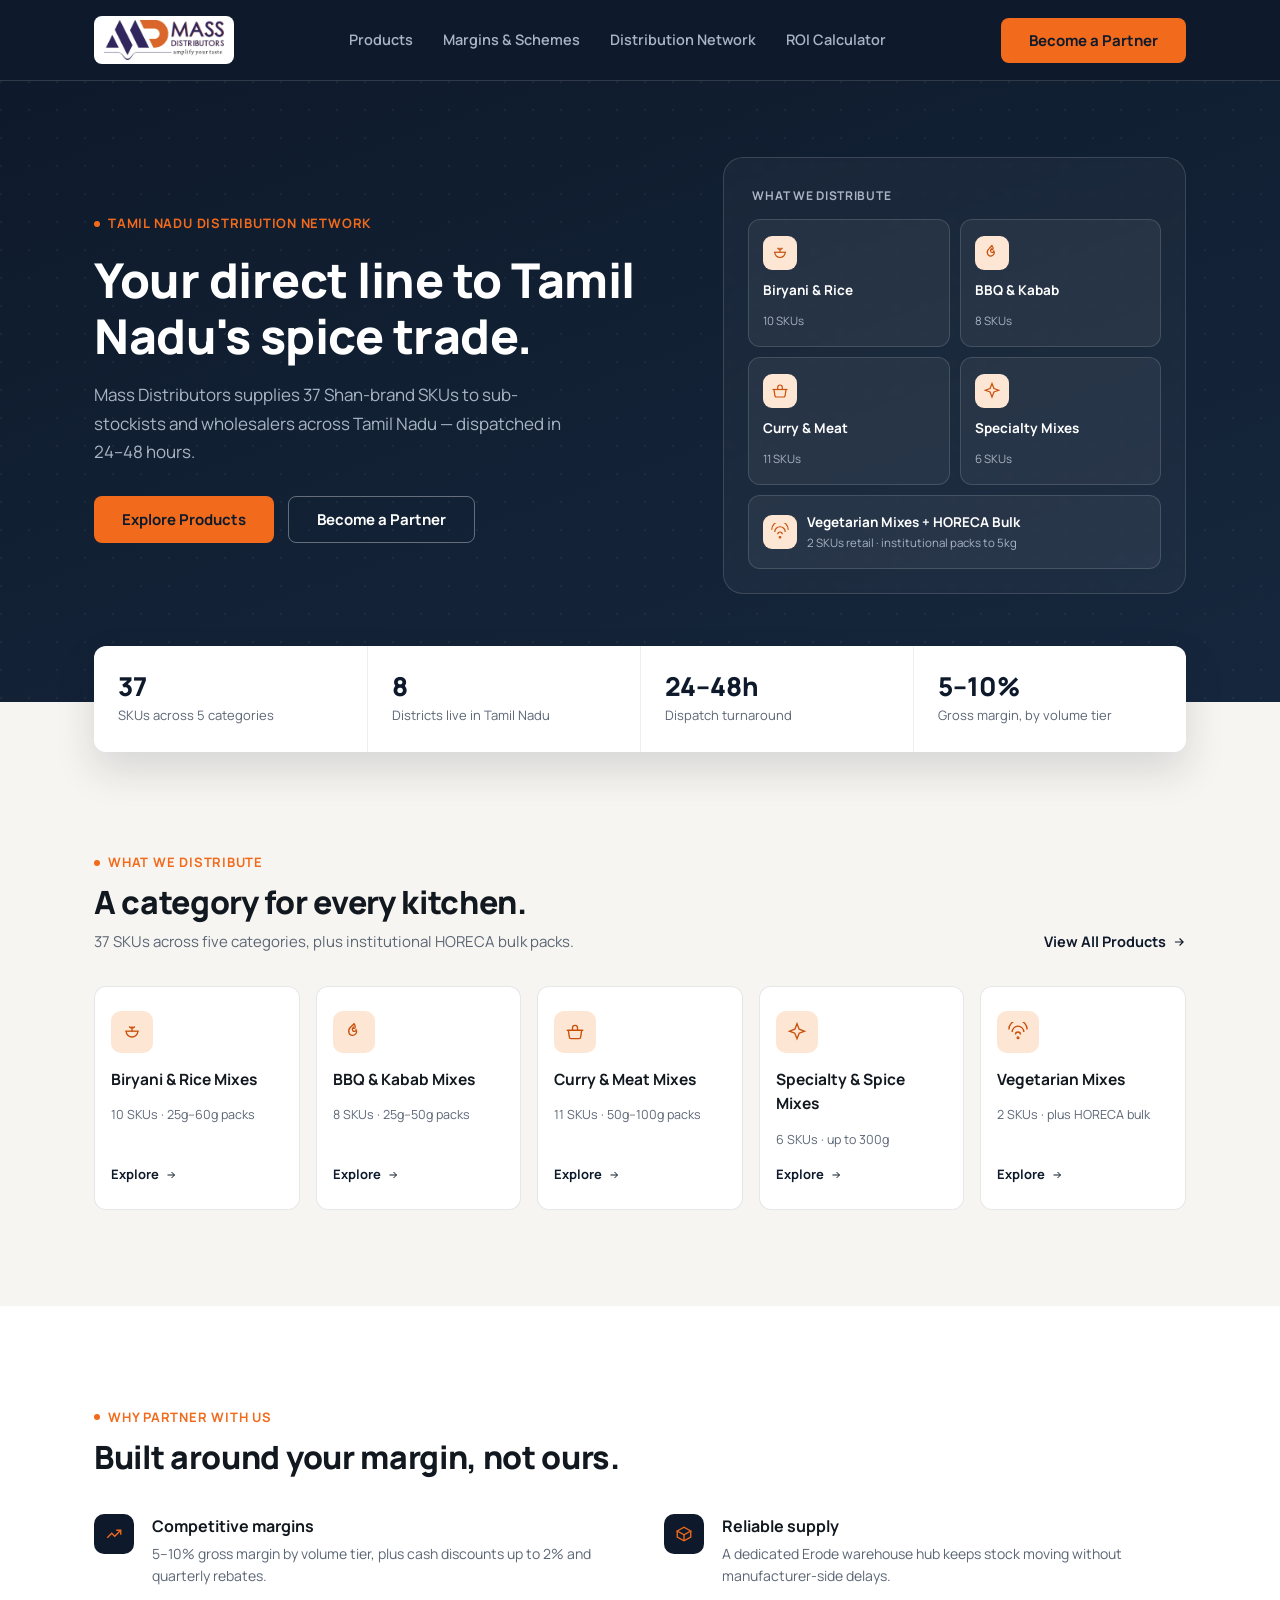
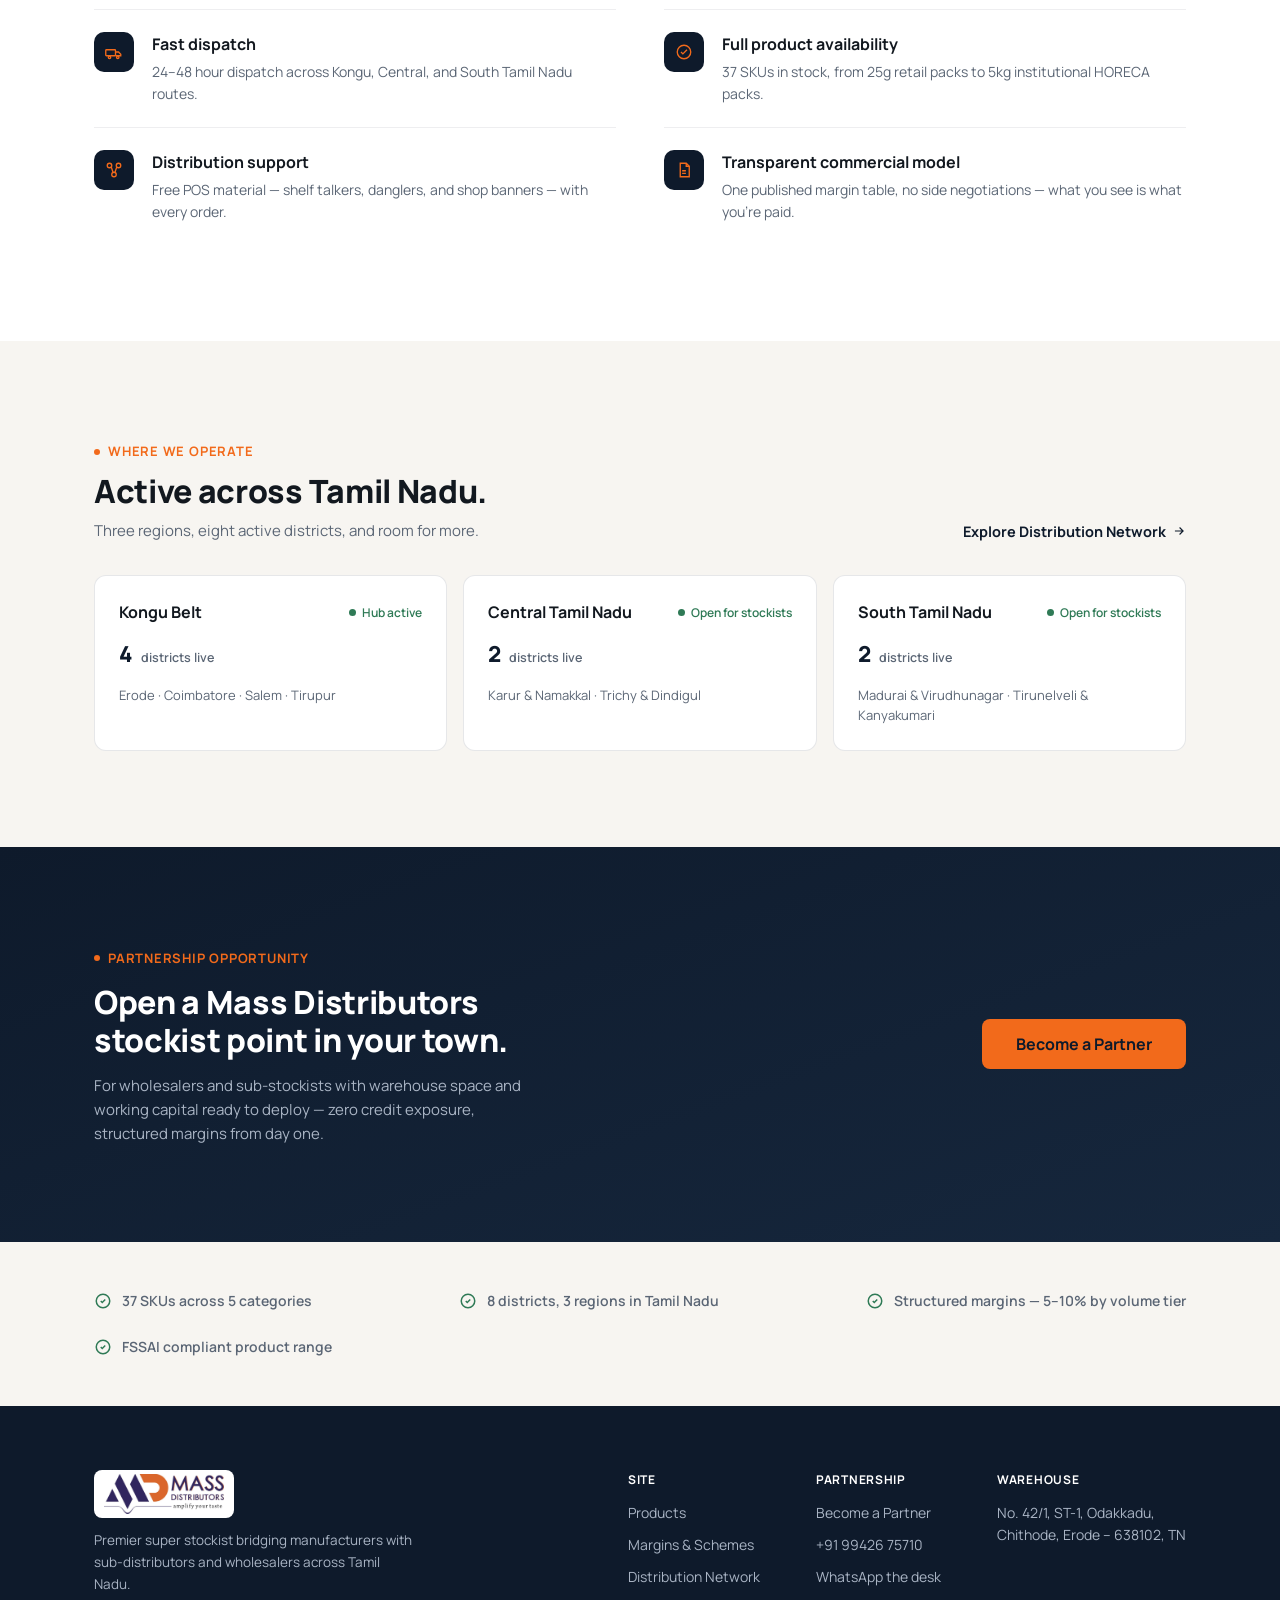
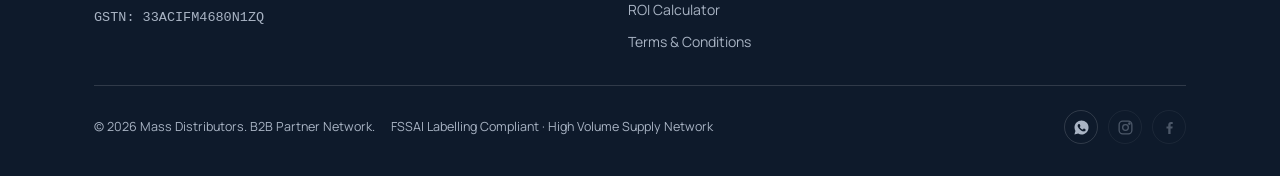
==== commit 2311eecd: "Rebrand with MD logo and orange theme, drop cash & carry wording, add Terms page and expanded apply " ====
--- a/index.html
+++ b/index.html
@@ -3,9 +3,9 @@
 <head>
 <meta charset="UTF-8">
 <meta name="viewport" content="width=device-width, initial-scale=1.0">
-<title>Mass Distributors | Tamil Nadu Super Stockist &amp; Cash-and-Carry Distribution</title>
-<meta name="description" content="Mass Distributors connects spice manufacturers to sub-stockists across Tamil Nadu on a 100% cash-and-carry basis — zero credit risk, 5–10% gross margins, 24–48 hour dispatch.">
-<link rel="icon" href="data:,">
+<title>Mass Distributors | Tamil Nadu Super Stockist &amp; Distribution Network</title>
+<meta name="description" content="Mass Distributors connects spice manufacturers to sub-stockists across Tamil Nadu with 5–10% gross margins and 24–48 hour dispatch.">
+<link rel="icon" type="image/png" href="images/favicon.png">
 <link rel="preconnect" href="https://fonts.googleapis.com">
 <link rel="preconnect" href="https://fonts.gstatic.com" crossorigin>
 <link href="https://fonts.googleapis.com/css2?family=Manrope:wght@400;500;600;700;800&display=swap" rel="stylesheet">
@@ -16,11 +16,7 @@
 <header class="nav">
   <div class="nav-inner container">
     <a href="index.html" class="brand">
-      <span class="brand-mark">MD</span>
-      <span class="brand-text">
-        <span class="brand-name">MASS DISTRIBUTORS</span>
-        <span class="brand-sub">Tamil Nadu Super Stockist</span>
-      </span>
+      <span class="brand-logo"><img src="images/logo.png" alt="Mass Distributors — amplify your taste" width="118" height="39"></span>
     </a>
     <nav class="nav-links" data-nav-links>
       <a href="product-catalog.html" class="nav-link">Products</a>
@@ -41,9 +37,9 @@
   <section class="hero">
     <div class="container hero-grid">
       <div class="hero-copy">
-        <span class="eyebrow">Tamil Nadu Cash &amp; Carry Network</span>
+        <span class="eyebrow">Tamil Nadu Distribution Network</span>
         <h1>Your direct line to Tamil Nadu's spice trade.</h1>
-        <p class="sub">Mass Distributors supplies 37 Shan-brand SKUs to sub-stockists and wholesalers across Tamil Nadu — cash &amp; carry, zero credit risk, dispatched in 24&ndash;48 hours.</p>
+        <p class="sub">Mass Distributors supplies 37 Shan-brand SKUs to sub-stockists and wholesalers across Tamil Nadu &mdash; dispatched in 24&ndash;48 hours.</p>
         <div class="hero-cta-row">
           <a href="product-catalog.html" class="btn btn-amber">Explore Products</a>
           <a href="apply.html" class="btn btn-outline-dark">Become a Partner</a>
@@ -112,8 +108,8 @@
         <div class="stat-label">Dispatch turnaround</div>
       </div>
       <div class="stat-item">
-        <div class="stat-value">100%</div>
-        <div class="stat-label">Cash &amp; carry, zero credit</div>
+        <div class="stat-value">5&ndash;10%</div>
+        <div class="stat-label">Gross margin, by volume tier</div>
       </div>
     </div>
   </div>
@@ -311,7 +307,7 @@
       </div>
       <div class="trust-item">
         <svg width="18" height="18" viewBox="0 0 24 24" fill="none" stroke="currentColor" stroke-width="2"><path d="M9 12l2 2 4-4"/><circle cx="12" cy="12" r="9"/></svg>
-        100% cash &amp; carry &mdash; zero credit risk
+        Structured margins &mdash; 5&ndash;10% by volume tier
       </div>
       <div class="trust-item">
         <svg width="18" height="18" viewBox="0 0 24 24" fill="none" stroke="currentColor" stroke-width="2"><path d="M9 12l2 2 4-4"/><circle cx="12" cy="12" r="9"/></svg>
@@ -327,13 +323,9 @@
     <div class="footer-top">
       <div class="footer-brand-block">
         <a href="index.html" class="brand">
-          <span class="brand-mark">MD</span>
-          <span class="brand-text">
-            <span class="brand-name">MASS DISTRIBUTORS</span>
-            <span class="brand-sub">Tamil Nadu Super Stockist</span>
-          </span>
+          <span class="brand-logo"><img src="images/logo.png" alt="Mass Distributors — amplify your taste" width="118" height="39"></span>
         </a>
-        <p>Premier cash-and-carry super stockist bridging manufacturers with sub-distributors and wholesalers across Tamil Nadu.</p>
+        <p>Premier super stockist bridging manufacturers with sub-distributors and wholesalers across Tamil Nadu.</p>
         <p class="footer-mono">GSTN: 33ACIFM4680N1ZQ</p>
       </div>
       <div class="footer-cols">
@@ -343,6 +335,7 @@
           <a href="margins-schemes.html">Margins &amp; Schemes</a>
           <a href="district-network.html">Distribution Network</a>
           <a href="roi-calculator.html">ROI Calculator</a>
+          <a href="terms.html">Terms &amp; Conditions</a>
         </div>
         <div class="footer-col">
           <span class="heading">Partnership</span>
@@ -358,7 +351,7 @@
     </div>
     <div class="footer-bottom">
       <div class="footer-bottom-text">
-        <span>&copy; 2026 Mass Distributors. Cash &amp; Carry B2B Partner Network.</span>
+        <span>&copy; 2026 Mass Distributors. B2B Partner Network.</span>
         <span>FSSAI Labelling Compliant &middot; High Volume Supply Network</span>
       </div>
         <div class="footer-social">
--- a/css/theme.css
+++ b/css/theme.css
@@ -21,9 +21,10 @@
   --border-soft: rgba(14, 26, 43, 0.07);
   --border-on-dark: rgba(255, 255, 255, 0.14);
 
-  --amber: #D97B34;
-  --amber-hover: #BE6726;
-  --amber-soft: #F6E4D2;
+  --amber: #F26A1B;
+  --amber-hover: #C94F0A;
+  --amber-soft: #FDE6D3;
+  --on-amber: #FFFFFF;
 
   --green: #2F7A56;
   --green-soft: #E1EFE7;
@@ -101,7 +102,7 @@
   white-space: nowrap;
 }
 
-.btn-amber { background: var(--amber); color: #FFFFFF; }
+.btn-amber { background: var(--amber); color: var(--navy-900); }
 .btn-amber:hover { background: var(--amber-hover); }
 
 .btn-outline-dark {
@@ -163,6 +164,14 @@
   letter-spacing: 0.02em;
   flex-shrink: 0;
 }
+
+.brand-logo {
+  display: flex; align-items: center;
+  background: #FFFFFF;
+  border-radius: 8px;
+  padding: 4px 10px;
+}
+.brand-logo img { height: 40px; width: auto; display: block; }
 
 .brand-text { display: flex; flex-direction: column; line-height: 1.2; }
 .brand-name { font-weight: 800; font-size: 16.5px; color: #FFFFFF; letter-spacing: 0.01em; }
@@ -786,7 +795,7 @@
   border: 1px solid var(--border);
   border-radius: 10px;
   display: flex;
-  flex-direction: column;
+  flex-direction: row;
   transition: border-color 0.15s ease, box-shadow 0.15s ease;
 }
 .product-card:hover {
@@ -802,7 +811,7 @@
   min-width: 0;
   text-align: left;
   cursor: pointer;
-  padding: 40px 16px 10px 16px;
+  padding: 36px 14px 10px 14px;
   display: flex;
   flex-direction: column;
   align-items: flex-start;
@@ -823,6 +832,33 @@
   border-radius: 20px;
 }
 
+.product-card-media {
+  flex: 0 0 96px;
+  background: none;
+  border: none;
+  border-right: 1px solid var(--border-soft);
+  padding: 0;
+  cursor: pointer;
+  display: flex;
+  border-radius: 10px 0 0 10px;
+  overflow: hidden;
+}
+.product-card-photo {
+  width: 100%;
+  min-height: 130px;
+  background: radial-gradient(ellipse at center, #fff 0%, var(--bg) 100%);
+  display: flex; align-items: center; justify-content: center;
+  padding: 10px 8px;
+}
+.product-card-photo img {
+  width: 100%; height: 100%; max-height: 120px;
+  object-fit: contain;
+  filter: drop-shadow(0 3px 5px rgba(14, 26, 43, 0.18));
+}
+.product-card-photo-fallback { flex-shrink: 0; }
+
+.product-card-body { flex: 1; min-width: 0; display: flex; flex-direction: column; }
+
 .name-row { display: flex; align-items: center; gap: 8px; }
 .row-cat-dot { width: 8px; height: 8px; border-radius: 50%; flex-shrink: 0; }
 
@@ -964,8 +1000,10 @@
 .list-row:hover { background: var(--bg); }
 
 .list-cat-bar { width: 3px; height: 28px; border-radius: 2px; }
-.list-name { font-size: 14.5px; font-weight: 700; cursor: pointer; }
+.list-name { font-size: 14.5px; font-weight: 700; cursor: pointer; display: flex; align-items: center; gap: 10px; }
 .list-name:hover { color: var(--amber-hover); }
+.list-thumb { width: 34px; height: 34px; border-radius: 6px; background: var(--bg); flex-shrink: 0; display: block; overflow: hidden; }
+.list-thumb img { width: 100%; height: 100%; object-fit: contain; }
 .list-category { font-size: 13px; color: var(--slate); }
 .list-pack { font-size: 13px; font-weight: 600; }
 .list-code { font-size: 12.5px; color: var(--slate-soft); font-family: 'Courier New', monospace; }
@@ -1079,6 +1117,22 @@
   position: relative;
 }
 .drawer-visual svg { flex-shrink: 0; }
+.product-category-label { font-size: 11.5px; font-weight: 700; text-transform: uppercase; letter-spacing: 0.04em; }
+
+.drawer-visual-photo {
+  height: 220px;
+  padding: 0;
+  background: var(--bg);
+  justify-content: center;
+}
+.drawer-visual-photo img { width: 100%; height: 100%; object-fit: contain; }
+.product-category-label.is-badge {
+  position: absolute;
+  left: var(--space-3);
+  bottom: 12px;
+  padding: 4px 10px;
+  border-radius: 20px;
+}
 
 .drawer-content { padding: var(--space-3) var(--space-4); display: flex; flex-direction: column; gap: 18px; overflow-y: auto; flex: 1; }
 
@@ -1129,8 +1183,31 @@
   border-top: 1px solid var(--border-soft);
   font-size: 14px;
 }
+.enquiry-item-info { display: flex; align-items: center; gap: 12px; min-width: 0; }
+.enquiry-thumb { width: 32px; height: 44px; flex-shrink: 0; background: var(--bg); border-radius: 4px; display: block; overflow: hidden; }
+.enquiry-thumb img { width: 100%; height: 100%; object-fit: contain; padding: 2px; }
 .enquiry-item-row .remove-btn { background: none; border: none; color: var(--slate); cursor: pointer; font-size: 13px; }
 .enquiry-item-row .remove-btn:hover { color: #C2483F; }
+
+/* ----------------------------------------------------------- image loading */
+
+@keyframes img-shimmer {
+  0% { background-position: 200% 0; }
+  100% { background-position: -200% 0; }
+}
+.img-wrap { position: relative; }
+.img-wrap:not(.is-ready):not(.is-failed) {
+  background: linear-gradient(90deg, var(--bg) 25%, #fff 50%, var(--bg) 75%);
+  background-size: 200% 100%;
+  animation: img-shimmer 1.4s linear infinite;
+}
+.img-fade { opacity: 0; transition: opacity 0.35s ease; }
+.img-fade.is-loaded { opacity: 1; }
+.img-fade.is-failed { display: none; }
+@media (prefers-reduced-motion: reduce) {
+  .img-wrap:not(.is-ready):not(.is-failed) { animation: none; }
+  .img-fade { transition: none; }
+}
 
 /* ----------------------------------------------------------- mobile sheet */
 
@@ -1560,6 +1637,11 @@
 
 .apply-field-row { display: grid; grid-template-columns: 1fr 1fr; gap: var(--space-3); }
 .apply-field-row .apply-field { margin-bottom: 0; }
+.apply-field-row-spaced { margin-top: var(--space-3); }
+.apply-group > .apply-field + .apply-field,
+.apply-group > .apply-field + .apply-field-row,
+.apply-group > .apply-field-row + .apply-field { margin-top: var(--space-3); }
+.apply-hint a { color: var(--slate); text-decoration: underline; }
 
 .apply-field { display: flex; flex-direction: column; margin-bottom: var(--space-3); }
 .apply-group > .apply-field:last-child,
@@ -1612,6 +1694,7 @@
   display: flex; align-items: center; justify-content: center;
   margin: 0 auto var(--space-3);
 }
+.apply-wa-btn { margin-top: var(--space-3); }
 .apply-success h2 { font-size: 19px; margin-bottom: 8px; }
 .apply-success p { font-size: 14.5px; color: var(--slate); line-height: 1.6; max-width: 440px; margin: 0 auto; }
 
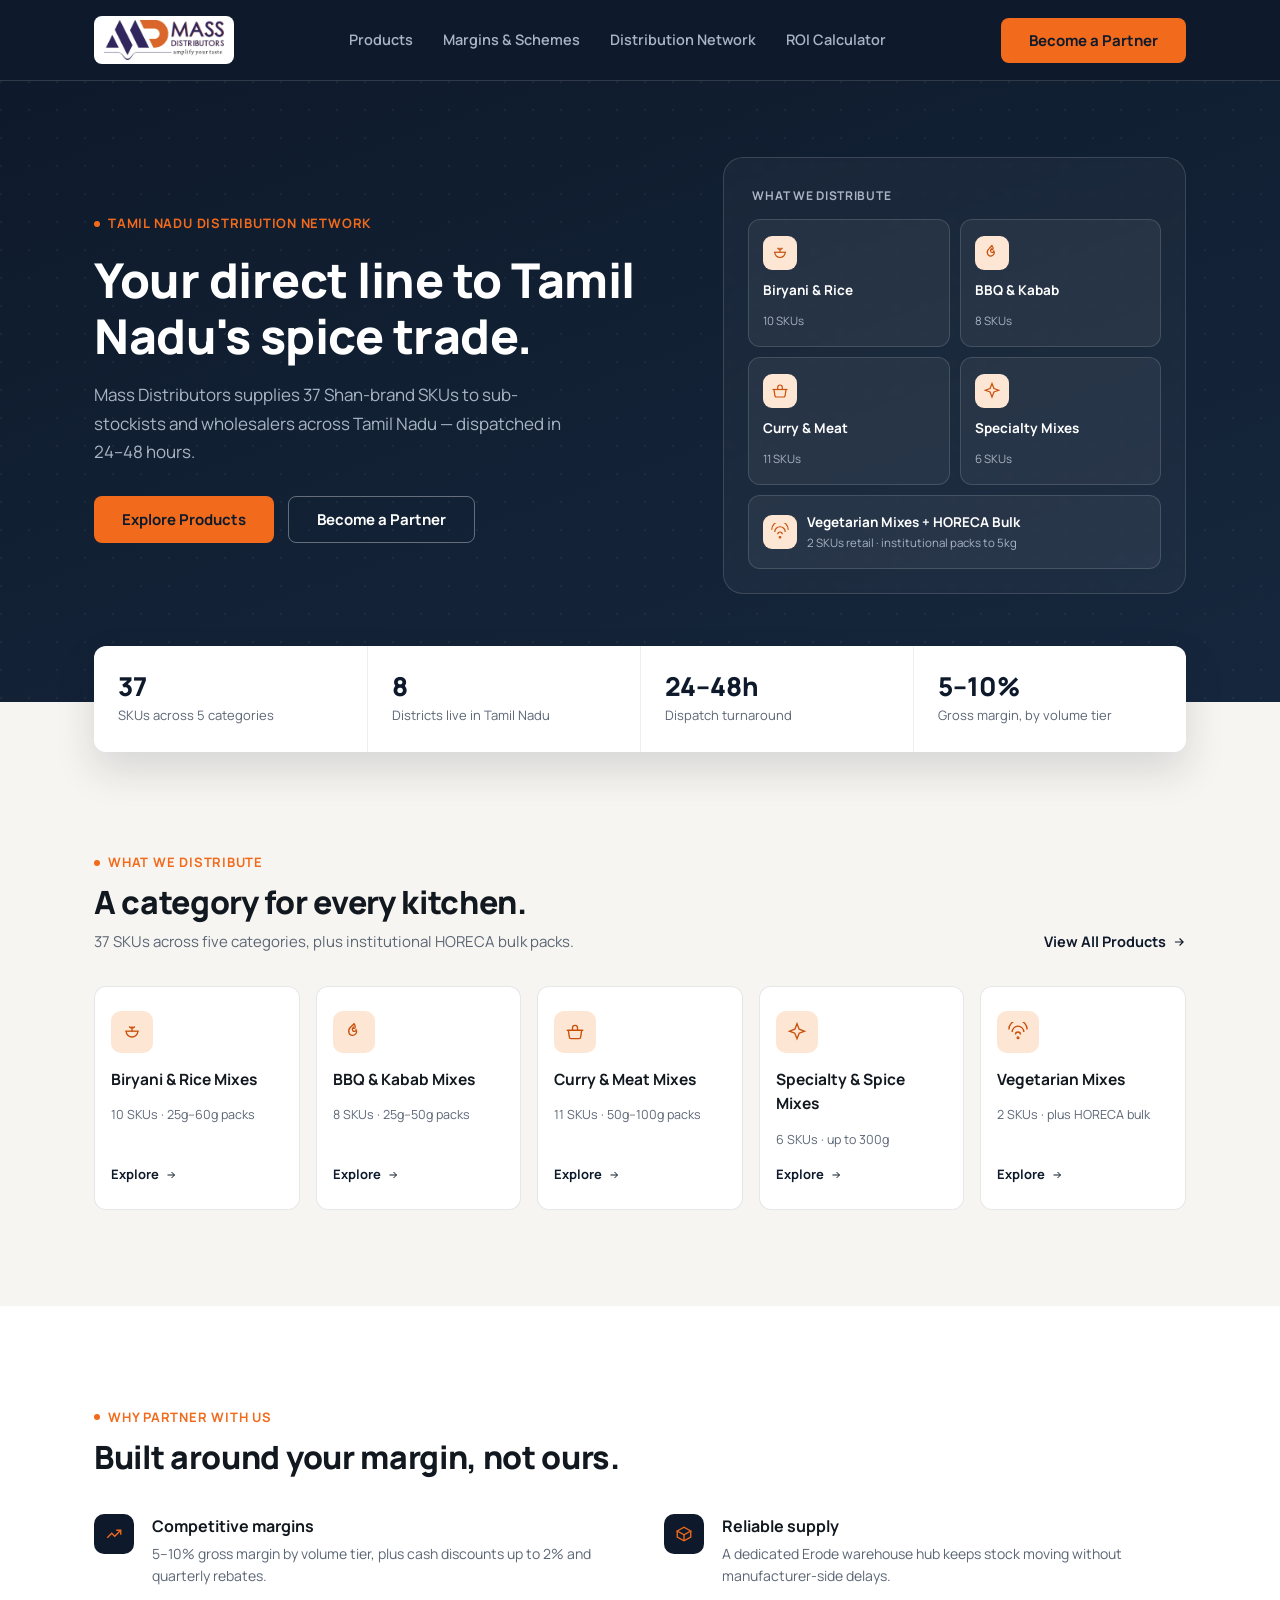
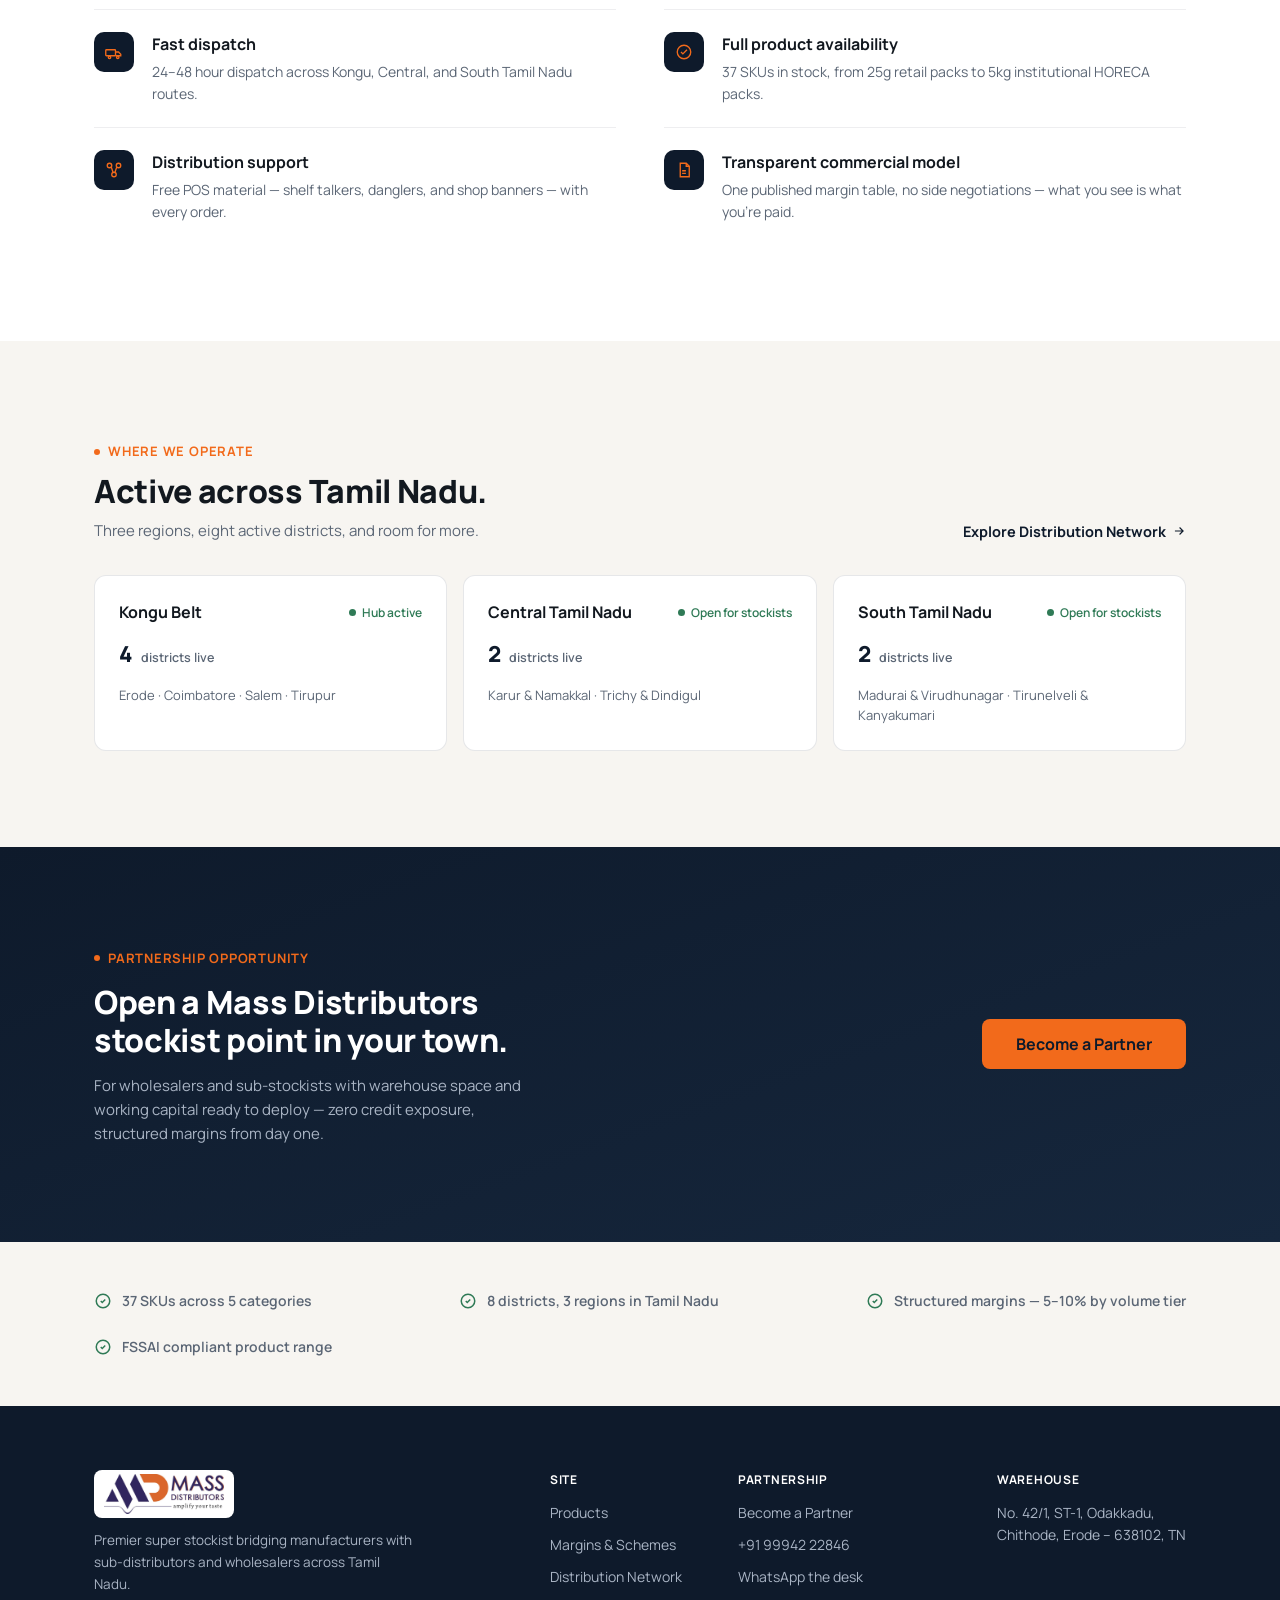
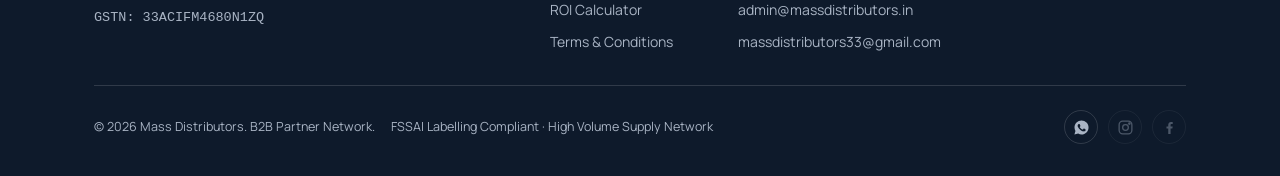
==== commit c5013b7c: "Update WhatsApp desk number and add admin emails to footer and terms Co-Authored-By: Claude Sonnet 5" ====
--- a/index.html
+++ b/index.html
@@ -340,8 +340,10 @@
         <div class="footer-col">
           <span class="heading">Partnership</span>
           <a href="apply.html">Become a Partner</a>
-          <a href="tel:+919942675710">+91 99426 75710</a>
-          <a href="https://wa.me/919942675710">WhatsApp the desk</a>
+          <a href="tel:+919994222846">+91 99942 22846</a>
+          <a href="https://wa.me/919994222846">WhatsApp the desk</a>
+          <a href="mailto:admin@massdistributors.in">admin@massdistributors.in</a>
+          <a href="mailto:massdistributors33@gmail.com">massdistributors33@gmail.com</a>
         </div>
         <div class="footer-col">
           <span class="heading">Warehouse</span>
@@ -355,7 +357,7 @@
         <span>FSSAI Labelling Compliant &middot; High Volume Supply Network</span>
       </div>
         <div class="footer-social">
-          <a href="https://wa.me/919942675710" class="footer-social-icon" aria-label="Chat with Mass Distributors on WhatsApp" target="_blank" rel="noopener">
+          <a href="https://wa.me/919994222846" class="footer-social-icon" aria-label="Chat with Mass Distributors on WhatsApp" target="_blank" rel="noopener">
             <svg width="17" height="17" viewBox="0 0 24 24" fill="currentColor"><path d="M12.04 2C6.58 2 2.13 6.45 2.13 11.91c0 1.75.46 3.46 1.32 4.96L2 22l5.25-1.38a9.9 9.9 0 004.79 1.22h.01c5.46 0 9.9-4.45 9.9-9.91 0-2.65-1.03-5.14-2.9-7.01A9.86 9.86 0 0012.04 2zm5.8 14.09c-.24.68-1.4 1.3-1.93 1.38-.5.08-1.12.11-1.81-.11a16.5 16.5 0 01-1.6-.59c-2.82-1.22-4.66-4.07-4.8-4.26-.14-.19-1.15-1.53-1.15-2.92 0-1.39.73-2.07.99-2.35.26-.28.57-.35.76-.35h.55c.18 0 .42-.07.65.5.24.57.81 1.97.88 2.11.07.14.12.31.02.5-.09.19-.14.31-.28.47-.14.16-.29.36-.42.48-.14.14-.28.29-.12.57.16.28.72 1.19 1.55 1.93 1.06.95 1.96 1.24 2.24 1.38.28.14.44.12.6-.07.16-.19.68-.79.87-1.06.18-.28.36-.23.6-.14.24.09 1.55.73 1.81.87.26.14.44.21.5.32.07.12.07.66-.17 1.34z"/></svg>
           </a>
           <span class="footer-social-icon is-disabled" aria-label="Instagram — coming soon" title="Instagram profile coming soon">
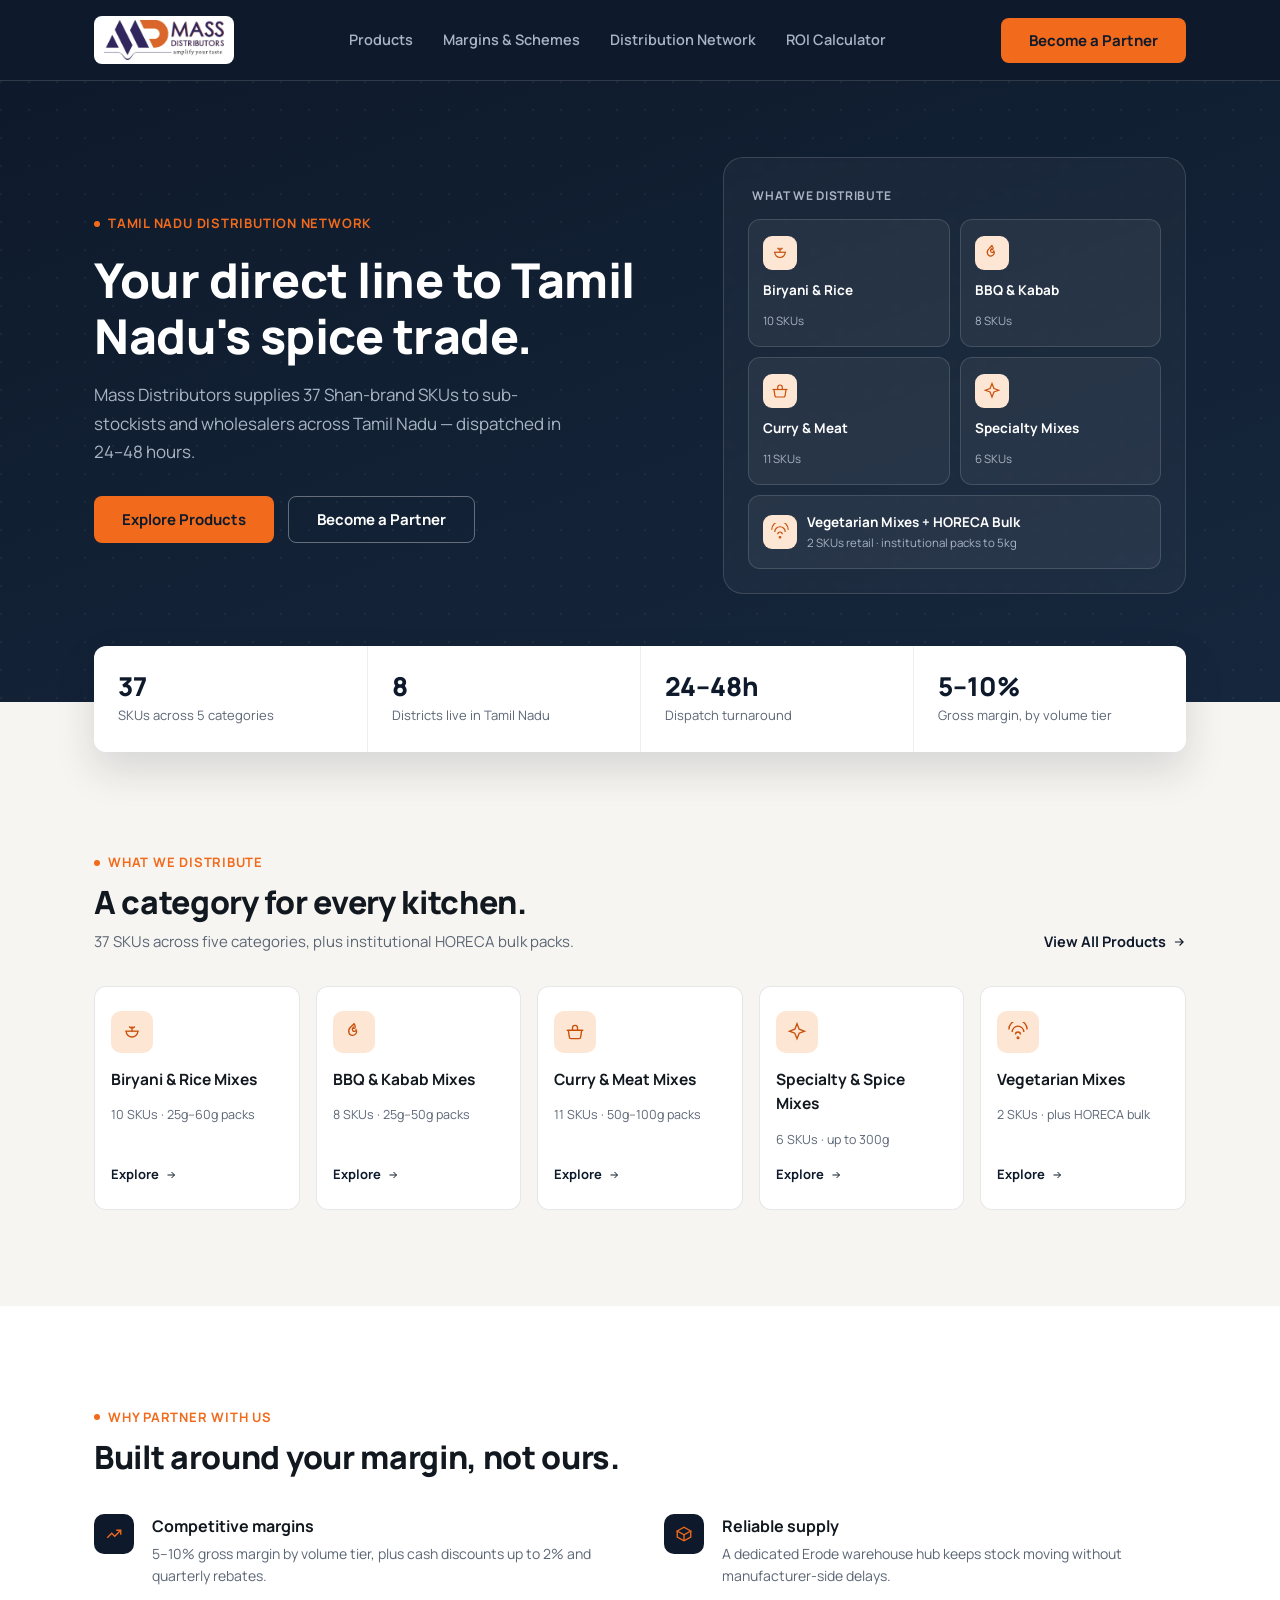
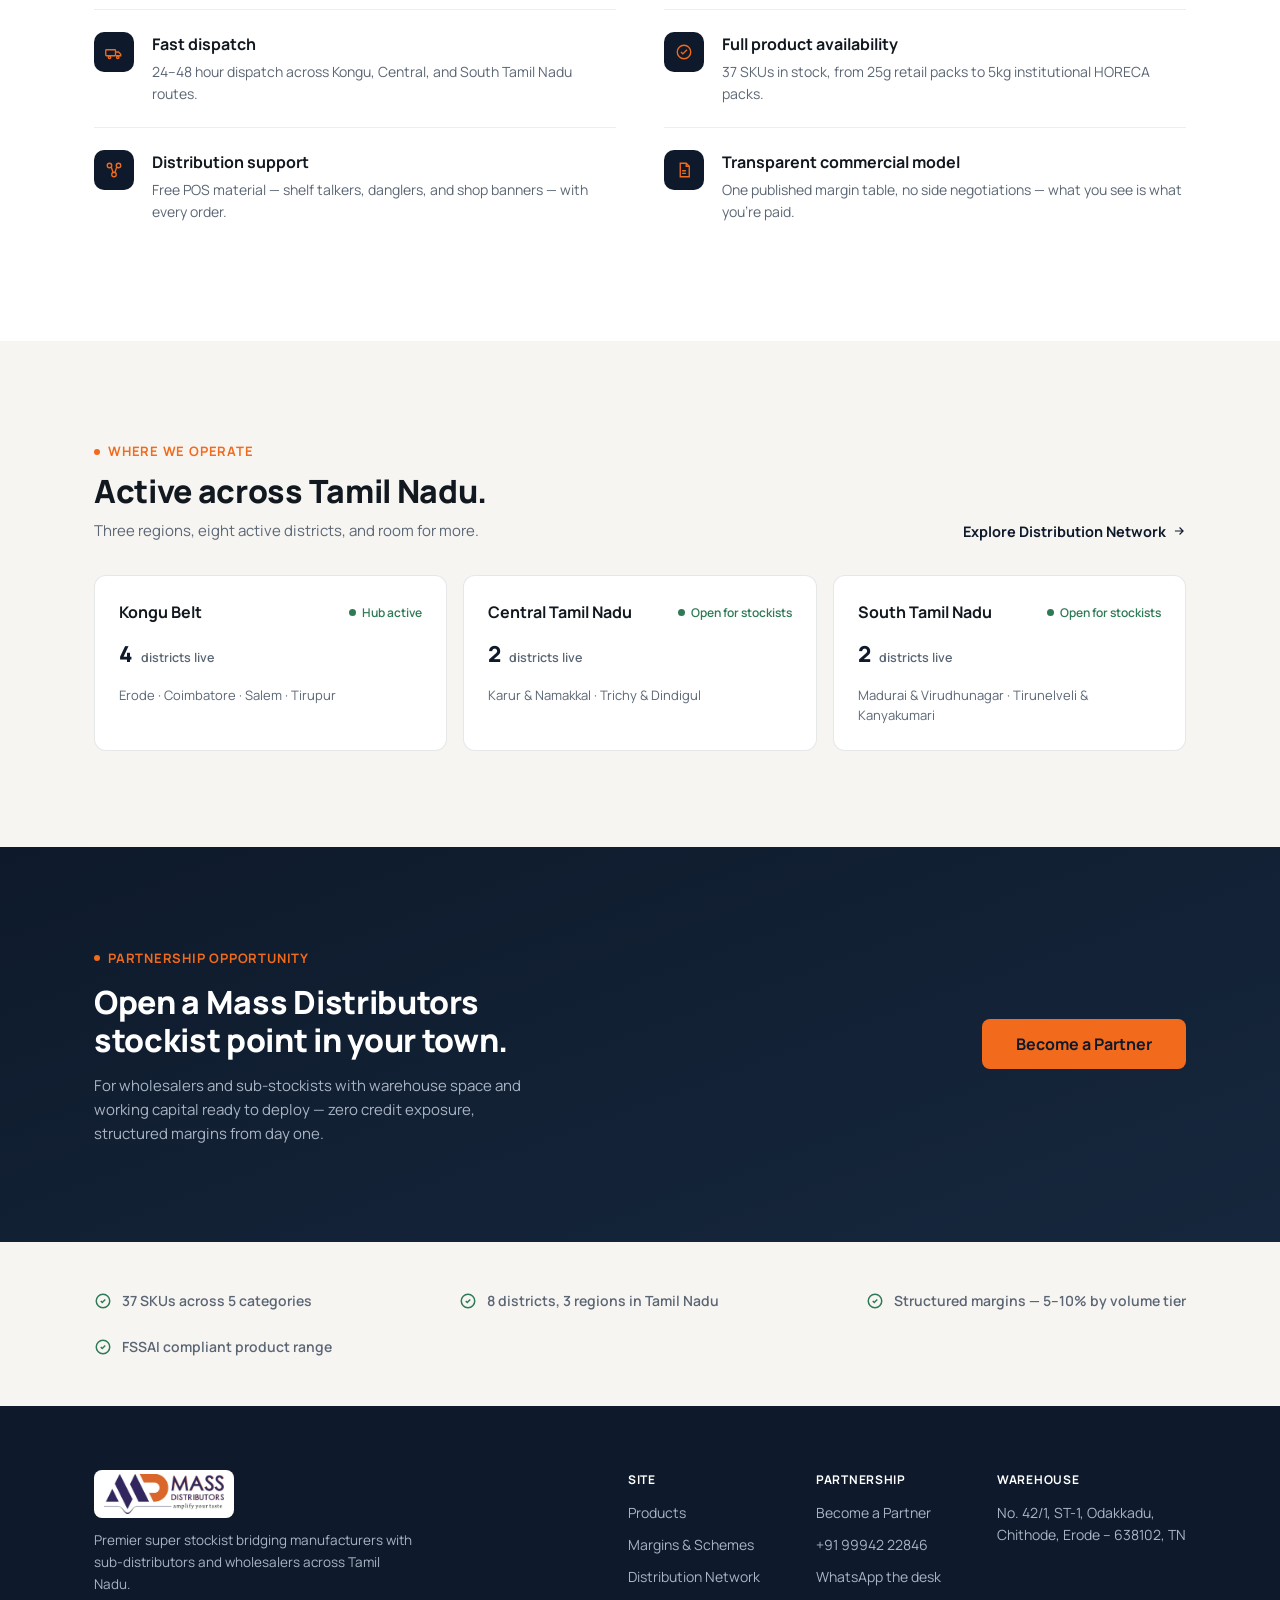
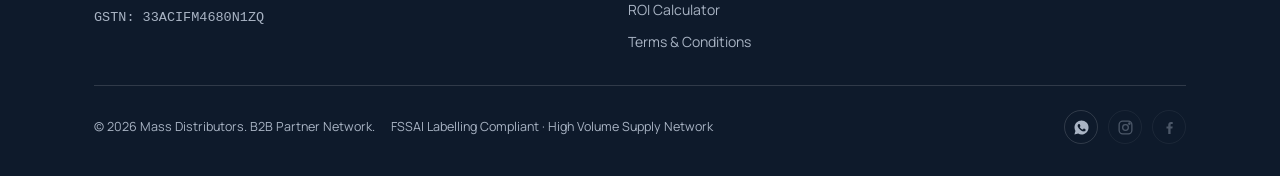
==== commit a966800e: "Remove emails from site footer Co-Authored-By: Claude Sonnet 5.5 <noreply@anthropic.com>" ====
--- a/index.html
+++ b/index.html
@@ -342,8 +342,6 @@
           <a href="apply.html">Become a Partner</a>
           <a href="tel:+919994222846">+91 99942 22846</a>
           <a href="https://wa.me/919994222846">WhatsApp the desk</a>
-          <a href="mailto:admin@massdistributors.in">admin@massdistributors.in</a>
-          <a href="mailto:massdistributors33@gmail.com">massdistributors33@gmail.com</a>
         </div>
         <div class="footer-col">
           <span class="heading">Warehouse</span>
